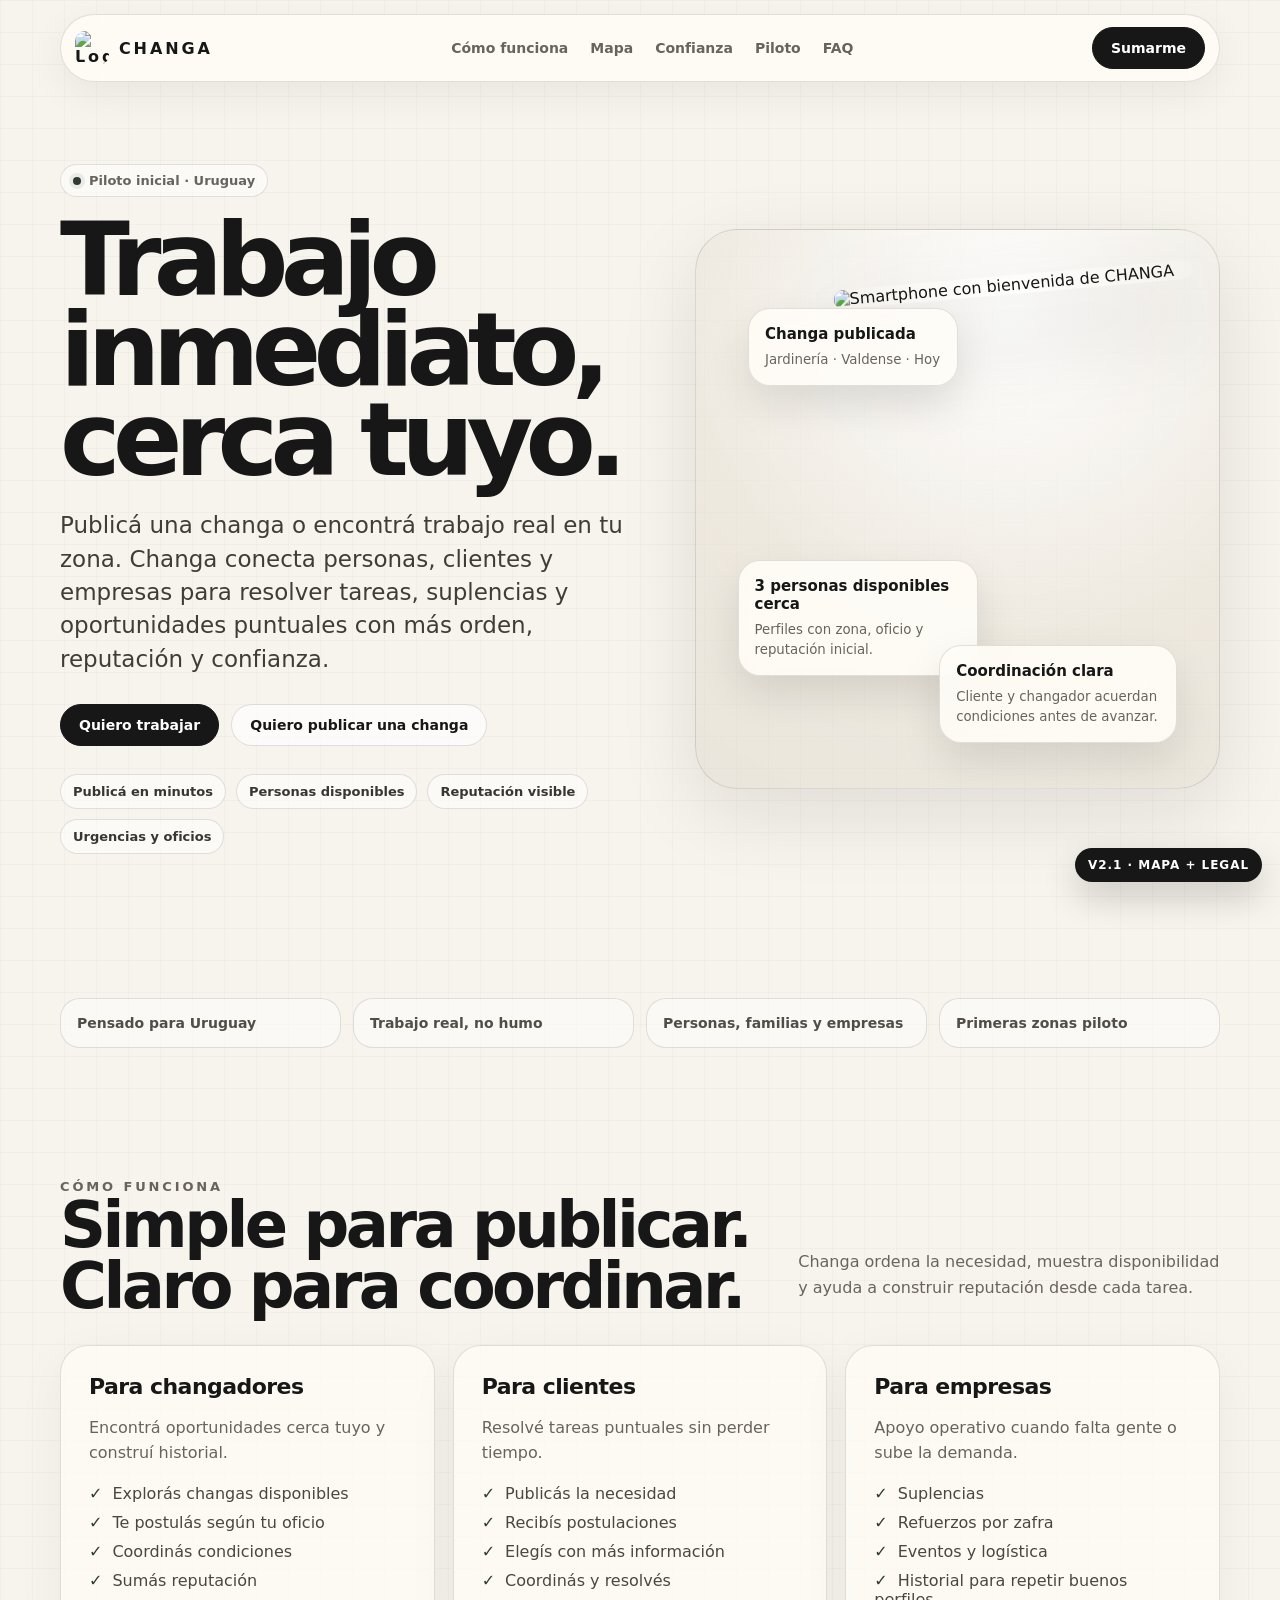
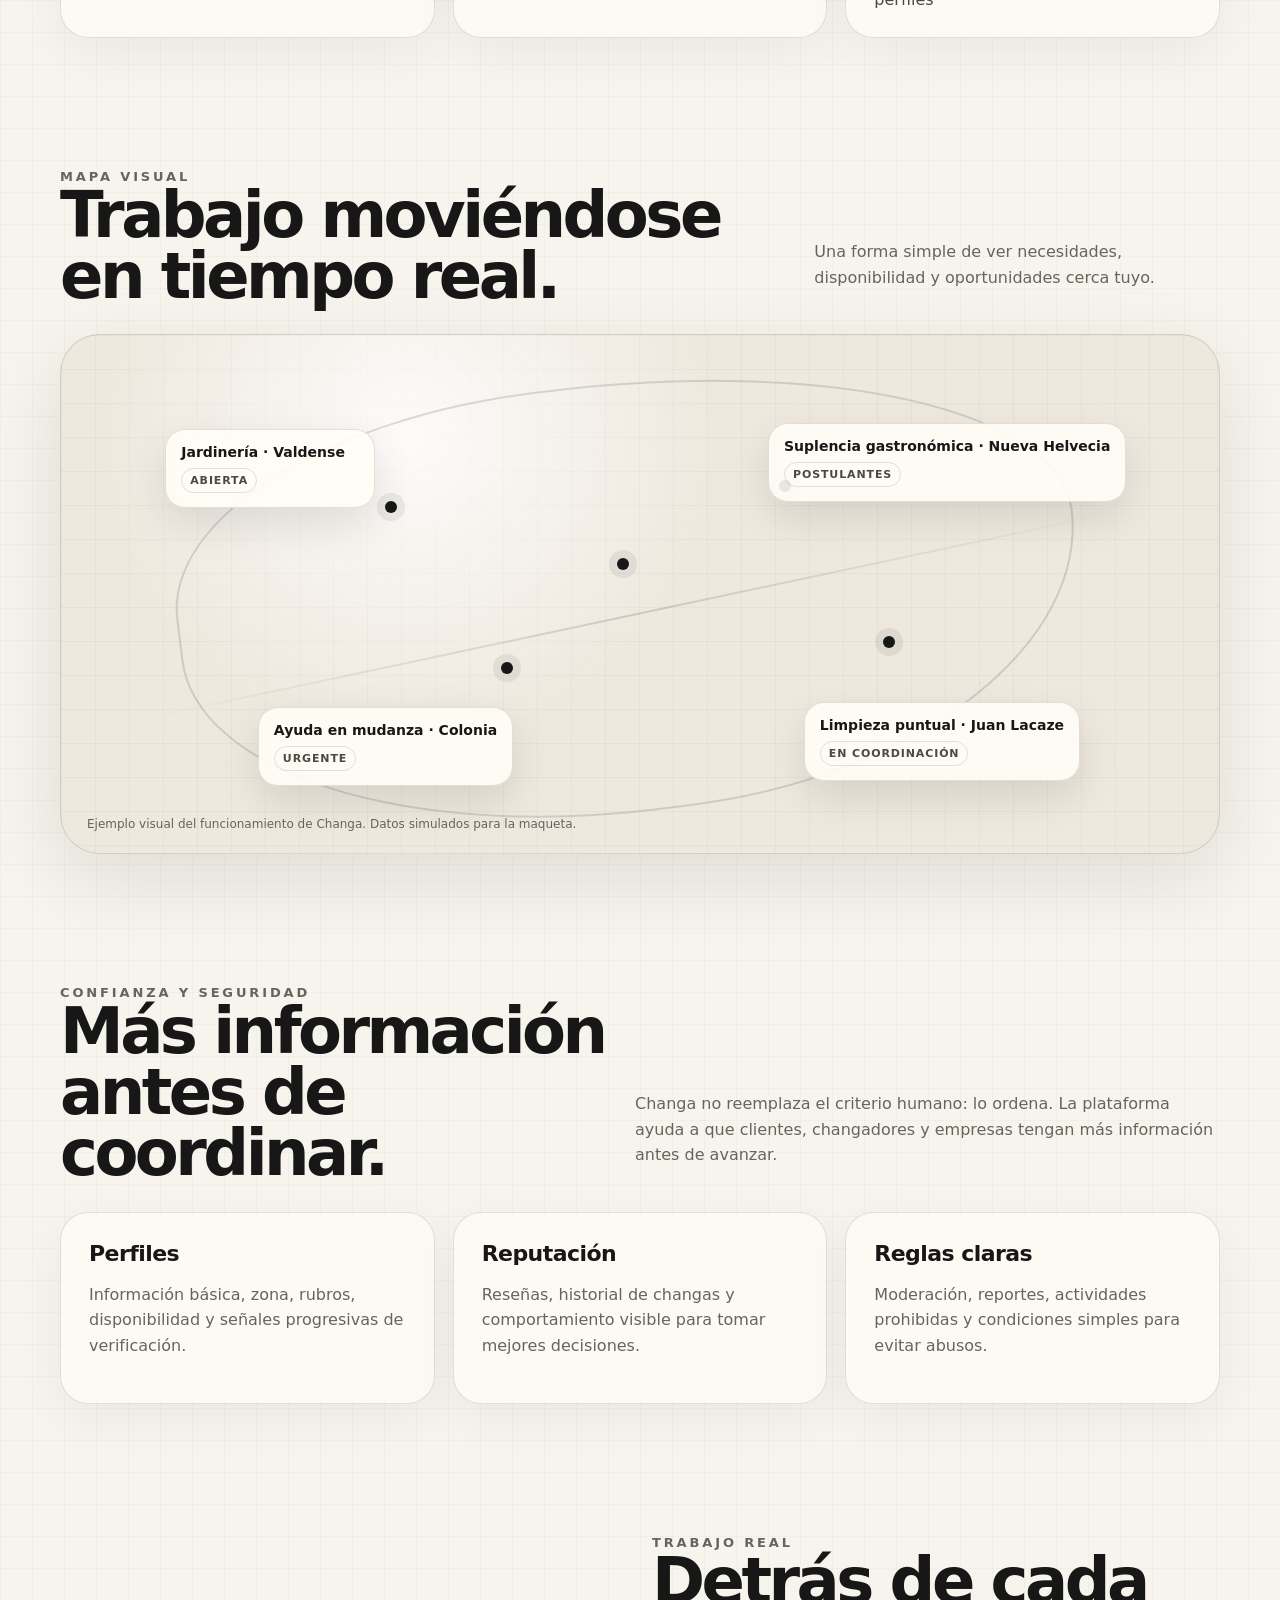
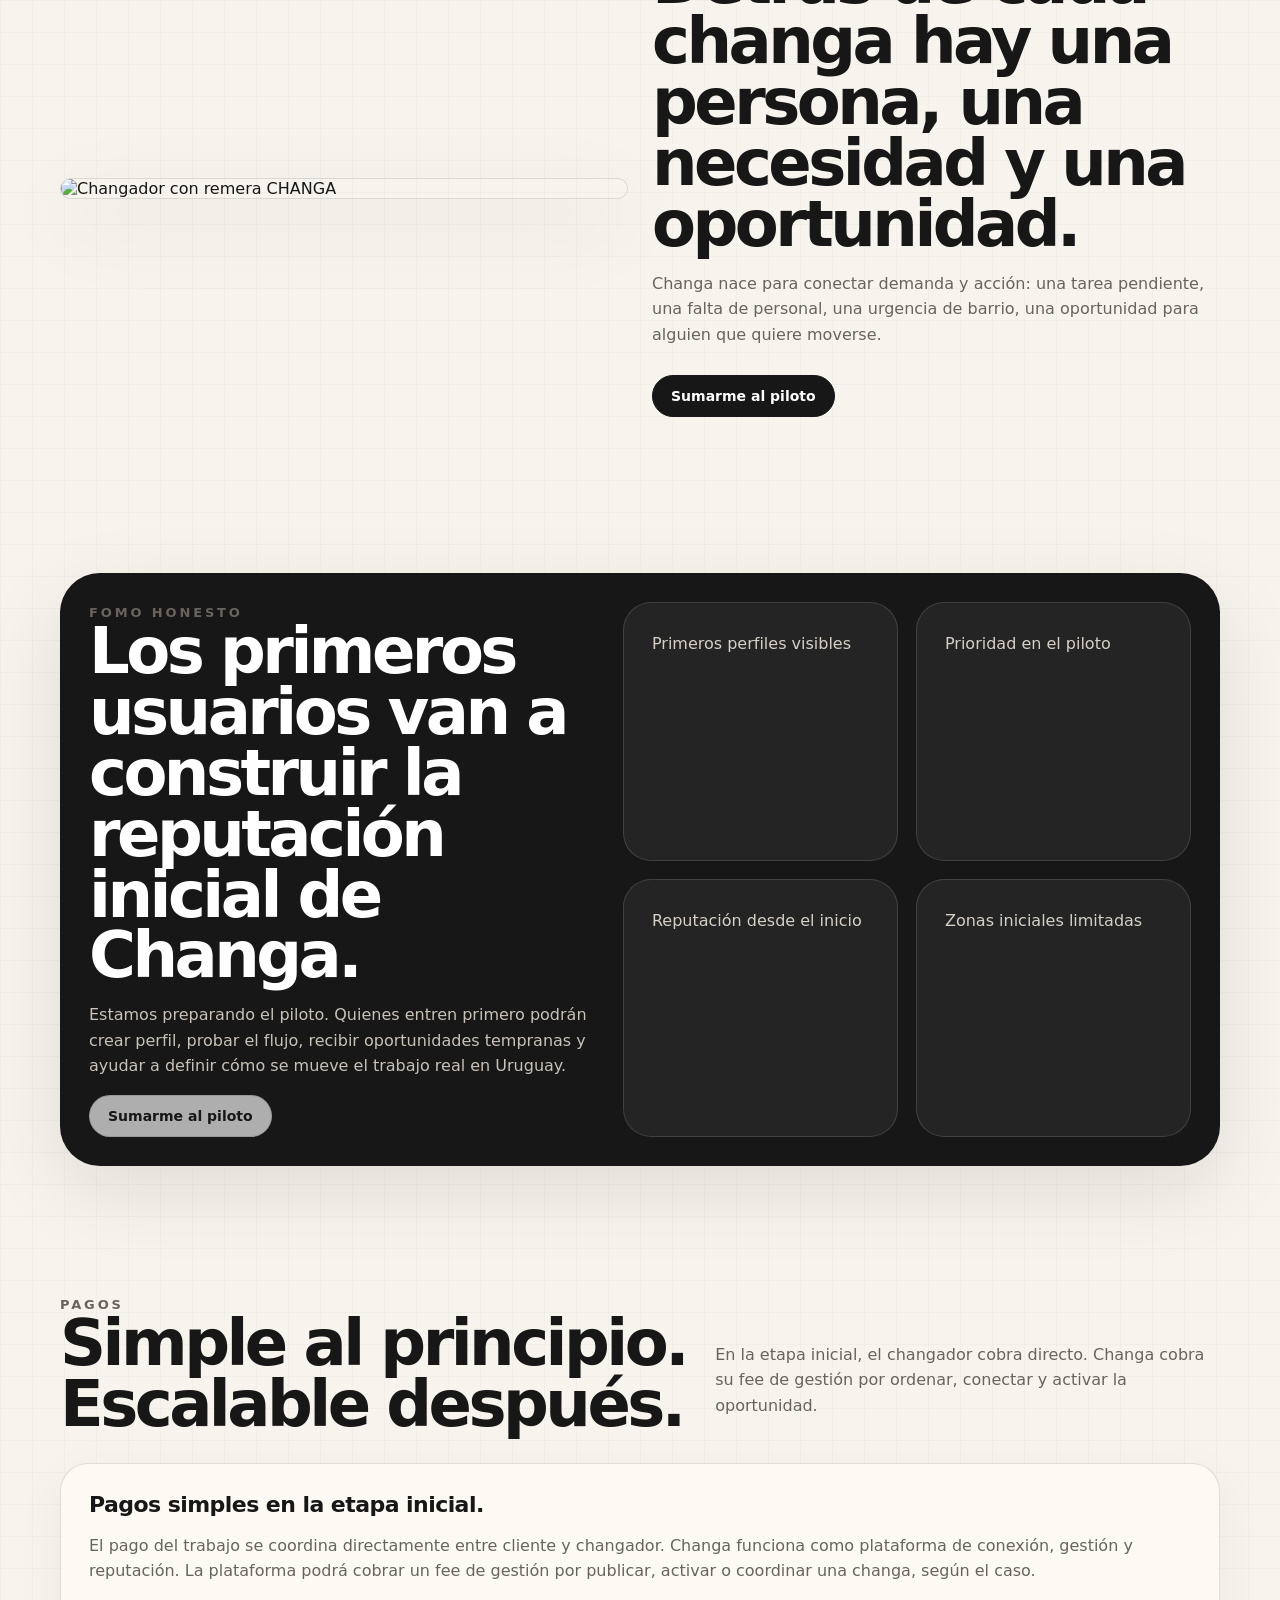
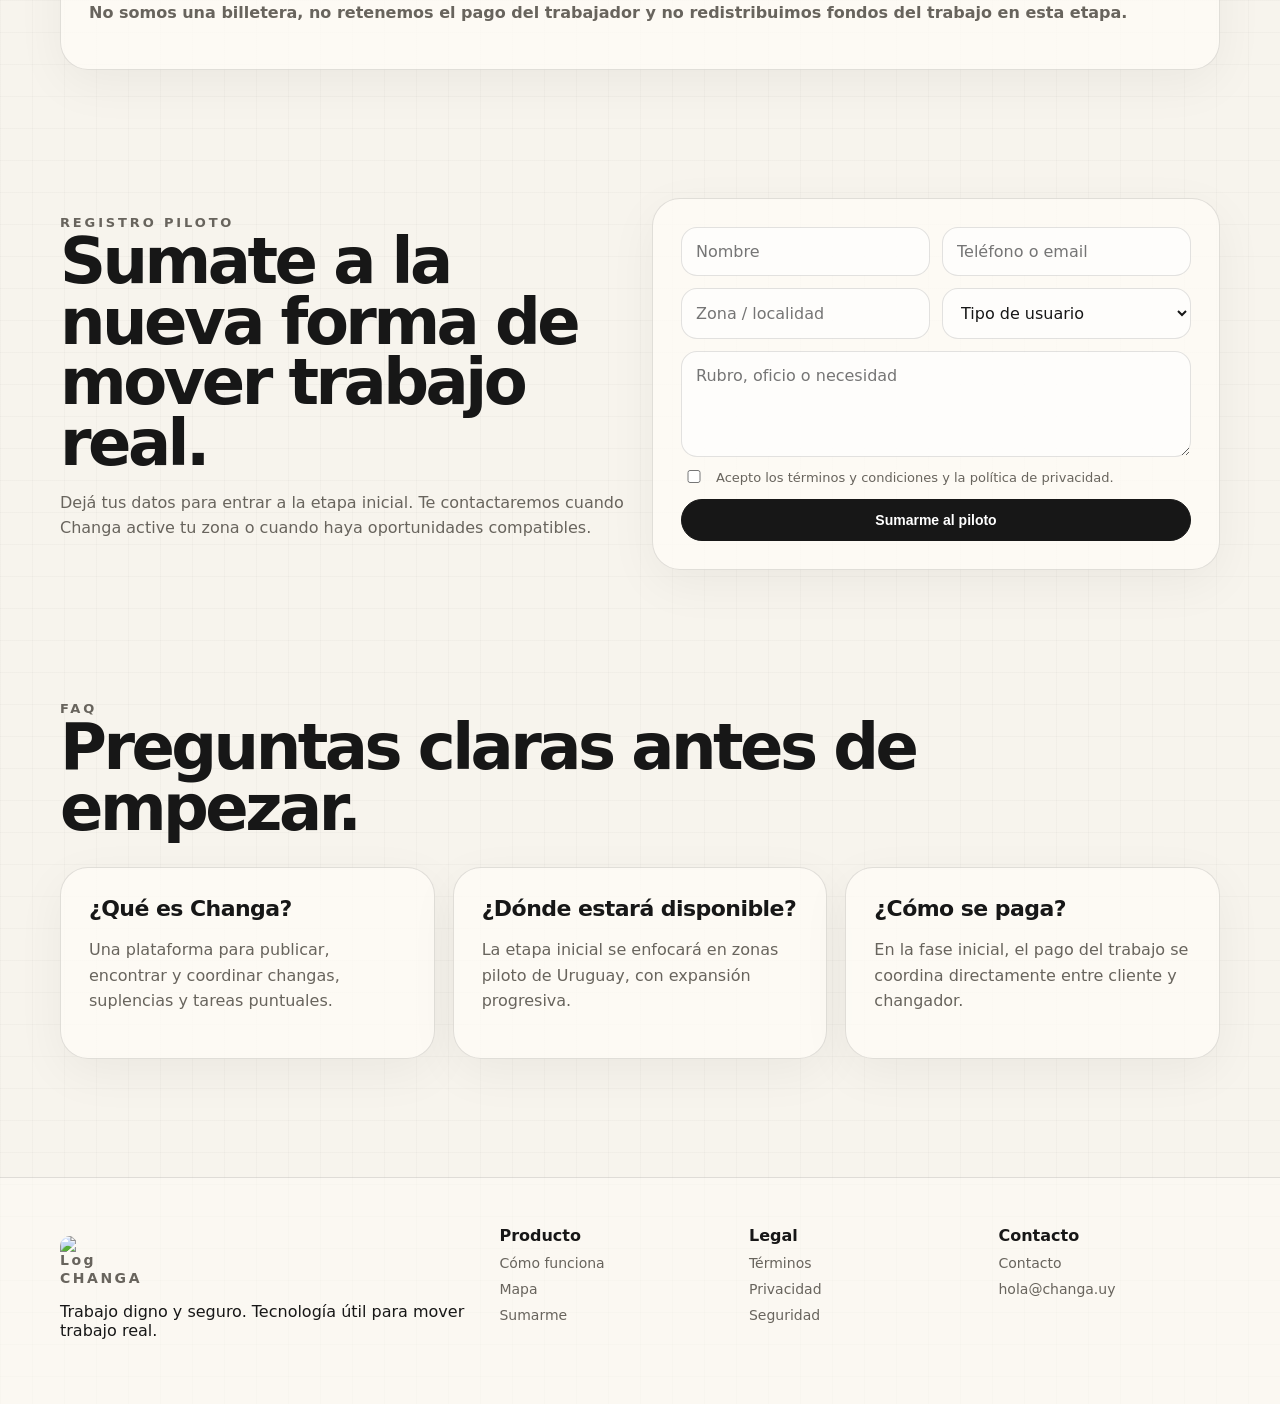
==== index.html @ e6575292 "Add files via upload" ====
<!doctype html>
<html lang="es">
<head>
  <meta charset="utf-8">
  <meta name="viewport" content="width=device-width,initial-scale=1">
  <title>CHANGA — Trabajo inmediato, cerca tuyo</title>
  <meta name="description" content="Changa conecta personas, clientes y empresas para resolver tareas, suplencias y oportunidades reales de forma simple, rápida y confiable.">
  <link rel="preconnect" href="https://fonts.gstatic.com">
  <link rel="stylesheet" href="styles.css">
</head>
<body>
  <div class="version-flag">V2.1 · MAPA + LEGAL</div>
  <nav class="nav">
    <a class="brand" href="index.html"><img src="assets/changa-logo.jpeg" alt="Logo CHANGA"><span>CHANGA</span></a>
    <div class="navlinks">
      <a href="#funciona">Cómo funciona</a><a href="#mapa">Mapa</a><a href="#confianza">Confianza</a><a href="#piloto">Piloto</a><a href="#faq">FAQ</a>
    </div>
    <a class="btn btn-dark" href="#sumarme">Sumarme</a>
  </nav>

  <main>
    <section class="hero">
      <div class="container hero-grid">
        <div>
          <span class="badge"><span class="dot"></span> Piloto inicial · Uruguay</span>
          <h1>Trabajo inmediato, cerca tuyo.</h1>
          <p class="lead">Publicá una changa o encontrá trabajo real en tu zona. Changa conecta personas, clientes y empresas para resolver tareas, suplencias y oportunidades puntuales con más orden, reputación y confianza.</p>
          <div class="ctas">
            <a class="btn btn-dark" href="#sumarme">Quiero trabajar</a>
            <a class="btn btn-light" href="#sumarme">Quiero publicar una changa</a>
          </div>
          <div class="chips">
            <span class="chip">Publicá en minutos</span>
            <span class="chip">Personas disponibles</span>
            <span class="chip">Reputación visible</span>
            <span class="chip">Urgencias y oficios</span>
          </div>
        </div>
        <div class="visual" aria-label="Vista de la app Changa">
          <img class="phone" src="assets/changa-smartphone.jpeg" alt="Smartphone con bienvenida de CHANGA">
          <div class="float f3"><strong>Changa publicada</strong><small>Jardinería · Valdense · Hoy</small></div>
          <div class="float f1"><strong>3 personas disponibles cerca</strong><small>Perfiles con zona, oficio y reputación inicial.</small></div>
          <div class="float f2"><strong>Coordinación clara</strong><small>Cliente y changador acuerdan condiciones antes de avanzar.</small></div>
        </div>
      </div>
    </section>

    <section class="section">
      <div class="container trustbar">
        <div class="trustitem">Pensado para Uruguay</div>
        <div class="trustitem">Trabajo real, no humo</div>
        <div class="trustitem">Personas, familias y empresas</div>
        <div class="trustitem">Primeras zonas piloto</div>
      </div>
    </section>

    <section class="section" id="funciona">
      <div class="container">
        <div class="section-head">
          <div><span class="kicker">Cómo funciona</span><h2>Simple para publicar. Claro para coordinar.</h2></div>
          <p>Changa ordena la necesidad, muestra disponibilidad y ayuda a construir reputación desde cada tarea.</p>
        </div>
        <div class="grid-3">
          <article class="card"><h3>Para changadores</h3><p>Encontrá oportunidades cerca tuyo y construí historial.</p><ul><li>Explorás changas disponibles</li><li>Te postulás según tu oficio</li><li>Coordinás condiciones</li><li>Sumás reputación</li></ul></article>
          <article class="card"><h3>Para clientes</h3><p>Resolvé tareas puntuales sin perder tiempo.</p><ul><li>Publicás la necesidad</li><li>Recibís postulaciones</li><li>Elegís con más información</li><li>Coordinás y resolvés</li></ul></article>
          <article class="card"><h3>Para empresas</h3><p>Apoyo operativo cuando falta gente o sube la demanda.</p><ul><li>Suplencias</li><li>Refuerzos por zafra</li><li>Eventos y logística</li><li>Historial para repetir buenos perfiles</li></ul></article>
        </div>
      </div>
    </section>

    <section class="section" id="mapa">
      <div class="container">
        <div class="section-head">
          <div><span class="kicker">Mapa visual</span><h2>Trabajo moviéndose en tiempo real.</h2></div>
          <p>Una forma simple de ver necesidades, disponibilidad y oportunidades cerca tuyo.</p>
        </div>
        <div class="map-wrap">
          <div class="map-shape"></div><div class="river"></div>
          <div class="pin p1"></div><div class="pin p2"></div><div class="pin p3"></div><div class="pin p4"></div><div class="pin p5"></div>
          <div class="map-card m1"><b>Jardinería · Valdense</b><span class="status">Abierta</span></div>
          <div class="map-card m2"><b>Suplencia gastronómica · Nueva Helvecia</b><span class="status">Postulantes</span></div>
          <div class="map-card m3"><b>Ayuda en mudanza · Colonia</b><span class="status">Urgente</span></div>
          <div class="map-card m4"><b>Limpieza puntual · Juan Lacaze</b><span class="status">En coordinación</span></div>
          <div class="note">Ejemplo visual del funcionamiento de Changa. Datos simulados para la maqueta.</div>
        </div>
      </div>
    </section>

    <section class="section" id="confianza">
      <div class="container">
        <div class="section-head">
          <div><span class="kicker">Confianza y seguridad</span><h2>Más información antes de coordinar.</h2></div>
          <p>Changa no reemplaza el criterio humano: lo ordena. La plataforma ayuda a que clientes, changadores y empresas tengan más información antes de avanzar.</p>
        </div>
        <div class="grid-3">
          <article class="card"><h3>Perfiles</h3><p>Información básica, zona, rubros, disponibilidad y señales progresivas de verificación.</p></article>
          <article class="card"><h3>Reputación</h3><p>Reseñas, historial de changas y comportamiento visible para tomar mejores decisiones.</p></article>
          <article class="card"><h3>Reglas claras</h3><p>Moderación, reportes, actividades prohibidas y condiciones simples para evitar abusos.</p></article>
        </div>
      </div>
    </section>

    <section class="section">
      <div class="container split">
        <div class="human-img"><img src="assets/changa-changador.jpeg" alt="Changador con remera CHANGA"></div>
        <div>
          <span class="kicker">Trabajo real</span>
          <h2>Detrás de cada changa hay una persona, una necesidad y una oportunidad.</h2>
          <p>Changa nace para conectar demanda y acción: una tarea pendiente, una falta de personal, una urgencia de barrio, una oportunidad para alguien que quiere moverse.</p>
          <div class="ctas"><a class="btn btn-dark" href="#sumarme">Sumarme al piloto</a></div>
        </div>
      </div>
    </section>

    <section class="section" id="piloto">
      <div class="container fomo">
        <div>
          <span class="kicker">FOMO honesto</span>
          <h2>Los primeros usuarios van a construir la reputación inicial de Changa.</h2>
          <p>Estamos preparando el piloto. Quienes entren primero podrán crear perfil, probar el flujo, recibir oportunidades tempranas y ayudar a definir cómo se mueve el trabajo real en Uruguay.</p>
          <a class="btn btn-light" href="#sumarme">Sumarme al piloto</a>
        </div>
        <div class="grid-3" style="grid-template-columns:repeat(2,1fr)">
          <article class="card"><p>Primeros perfiles visibles</p></article>
          <article class="card"><p>Prioridad en el piloto</p></article>
          <article class="card"><p>Reputación desde el inicio</p></article>
          <article class="card"><p>Zonas iniciales limitadas</p></article>
        </div>
      </div>
    </section>

    <section class="section">
      <div class="container">
        <div class="section-head">
          <div><span class="kicker">Pagos</span><h2>Simple al principio. Escalable después.</h2></div>
          <p>En la etapa inicial, el changador cobra directo. Changa cobra su fee de gestión por ordenar, conectar y activar la oportunidad.</p>
        </div>
        <div class="card">
          <h3>Pagos simples en la etapa inicial.</h3>
          <p>El pago del trabajo se coordina directamente entre cliente y changador. Changa funciona como plataforma de conexión, gestión y reputación. La plataforma podrá cobrar un fee de gestión por publicar, activar o coordinar una changa, según el caso.</p>
          <p><strong>No somos una billetera, no retenemos el pago del trabajador y no redistribuimos fondos del trabajo en esta etapa.</strong></p>
        </div>
      </div>
    </section>

    <section class="section" id="sumarme">
      <div class="container split">
        <div>
          <span class="kicker">Registro piloto</span>
          <h2>Sumate a la nueva forma de mover trabajo real.</h2>
          <p>Dejá tus datos para entrar a la etapa inicial. Te contactaremos cuando Changa active tu zona o cuando haya oportunidades compatibles.</p>
        </div>
        <form class="card form" onsubmit="event.preventDefault(); document.getElementById('ok').style.display='block';">
          <input required placeholder="Nombre">
          <input required placeholder="Teléfono o email">
          <input placeholder="Zona / localidad">
          <select required><option value="">Tipo de usuario</option><option>Changador</option><option>Cliente</option><option>Empresa</option></select>
          <textarea placeholder="Rubro, oficio o necesidad"></textarea>
          <label class="check"><input required type="checkbox">Acepto los términos y condiciones y la política de privacidad.</label>
          <button class="btn btn-dark" type="submit">Sumarme al piloto</button>
          <p id="ok" style="display:none;margin:0;color:#2f3a32;font-weight:800">Listo. En producción esto se conecta a backend, formulario, WhatsApp o base de datos.</p>
        </form>
      </div>
    </section>

    <section class="section" id="faq">
      <div class="container">
        <div class="section-head"><div><span class="kicker">FAQ</span><h2>Preguntas claras antes de empezar.</h2></div></div>
        <div class="grid-3">
          <article class="card"><h3>¿Qué es Changa?</h3><p>Una plataforma para publicar, encontrar y coordinar changas, suplencias y tareas puntuales.</p></article>
          <article class="card"><h3>¿Dónde estará disponible?</h3><p>La etapa inicial se enfocará en zonas piloto de Uruguay, con expansión progresiva.</p></article>
          <article class="card"><h3>¿Cómo se paga?</h3><p>En la fase inicial, el pago del trabajo se coordina directamente entre cliente y changador.</p></article>
        </div>
      </div>
    </section>
  </main>

  <footer class="footer">
    <div class="container footer-grid">
      <div><a class="brand" href="index.html"><img src="assets/changa-logo.jpeg" alt="Logo CHANGA"><span>CHANGA</span></a><p>Trabajo digno y seguro. Tecnología útil para mover trabajo real.</p></div>
      <div><strong>Producto</strong><a href="#funciona">Cómo funciona</a><a href="#mapa">Mapa</a><a href="#sumarme">Sumarme</a></div>
      <div><strong>Legal</strong><a href="terminos.html">Términos</a><a href="privacidad.html">Privacidad</a><a href="seguridad.html">Seguridad</a></div>
      <div><strong>Contacto</strong><a href="contacto.html">Contacto</a><a href="mailto:hola@changa.uy">hola@changa.uy</a></div>
    </div>
  </footer>
</body>
</html>
---- styles.css ----
:root{
  --bg:#f7f4ed;
  --paper:#fffdf7;
  --ink:#171717;
  --muted:#68645d;
  --soft:#e8e2d7;
  --soft2:#f0ebe2;
  --line:rgba(23,23,23,.12);
  --accent:#2f3a32;
  --accent2:#b8a98f;
  --radius:28px;
  --shadow:0 24px 80px rgba(20,20,20,.10);
}
*{box-sizing:border-box}
html{scroll-behavior:smooth}
body{
  margin:0;
  font-family:Inter, ui-sans-serif, system-ui, -apple-system, BlinkMacSystemFont, "Segoe UI", sans-serif;
  background:
    linear-gradient(rgba(23,23,23,.025) 1px, transparent 1px),
    linear-gradient(90deg, rgba(23,23,23,.025) 1px, transparent 1px),
    var(--bg);
  background-size:32px 32px;
  color:var(--ink);
}
a{color:inherit;text-decoration:none}
img{max-width:100%;display:block}
.container{width:min(1160px, calc(100% - 32px));margin:0 auto}
.nav{
  position:sticky;top:14px;z-index:50;
  margin:14px auto 0;
  width:min(1160px, calc(100% - 32px));
  display:flex;align-items:center;justify-content:space-between;
  padding:12px 14px;
  background:rgba(255,253,247,.78);
  border:1px solid var(--line);
  border-radius:999px;
  backdrop-filter: blur(18px);
  box-shadow:0 12px 40px rgba(0,0,0,.06);
}
.brand{display:flex;align-items:center;gap:10px;font-weight:900;letter-spacing:.18em}
.brand img{width:34px;height:34px;border-radius:10px;object-fit:cover}
.navlinks{display:flex;gap:22px;font-size:14px;color:var(--muted);font-weight:650}
.navlinks a:hover{color:var(--ink)}
.btn{
  display:inline-flex;align-items:center;justify-content:center;gap:8px;
  border-radius:999px;border:1px solid rgba(0,0,0,.12);
  padding:12px 18px;font-weight:800;font-size:14px;
  transition:.22s ease;cursor:pointer;white-space:nowrap
}
.btn-dark{background:var(--ink);color:#fff;border-color:var(--ink)}
.btn-dark:hover{transform:translateY(-2px);box-shadow:0 14px 28px rgba(0,0,0,.16)}
.btn-light{background:rgba(255,255,255,.65);color:var(--ink)}
.btn-light:hover{background:#fff;transform:translateY(-2px)}
.badge{
  display:inline-flex;align-items:center;gap:8px;
  border:1px solid var(--line);background:rgba(255,255,255,.55);
  border-radius:999px;padding:8px 12px;color:var(--muted);
  font-size:13px;font-weight:750
}
.dot{width:8px;height:8px;background:var(--accent);border-radius:999px;box-shadow:0 0 0 4px rgba(47,58,50,.08)}
.hero{padding:82px 0 56px}
.hero-grid{display:grid;grid-template-columns:1.05fr .95fr;gap:54px;align-items:center}
.kicker{font-size:13px;letter-spacing:.22em;text-transform:uppercase;color:var(--muted);font-weight:900}
h1{font-size:clamp(54px,8vw,104px);line-height:.88;letter-spacing:-.075em;margin:18px 0 24px}
.lead{font-size:clamp(18px,2vw,23px);line-height:1.45;color:#403d39;max-width:680px}
.ctas{display:flex;flex-wrap:wrap;gap:12px;margin:28px 0}
.chips{display:flex;flex-wrap:wrap;gap:10px;margin-top:20px}
.chip{font-size:13px;font-weight:800;padding:9px 12px;border:1px solid var(--line);border-radius:999px;background:rgba(255,255,255,.55);color:#393632}
.visual{
  position:relative;min-height:560px;border-radius:42px;
  background:radial-gradient(circle at 60% 15%, rgba(255,255,255,.95), rgba(232,226,215,.62) 58%, rgba(212,204,190,.36));
  border:1px solid var(--line);
  overflow:hidden;
  box-shadow:var(--shadow);
}
.phone{
  position:absolute;right:5%;top:8%;width:min(360px,76%);
  border-radius:34px;transform:rotate(-5deg);
  box-shadow:0 40px 90px rgba(0,0,0,.22);
}
.float{
  position:absolute;background:rgba(255,253,247,.88);border:1px solid var(--line);
  border-radius:22px;padding:16px;box-shadow:0 18px 40px rgba(0,0,0,.10);
  backdrop-filter:blur(16px);animation:float 5.5s ease-in-out infinite
}
.f1{left:8%;bottom:20%;width:240px}
.f2{right:8%;bottom:8%;width:238px;animation-delay:1.2s}
.f3{left:10%;top:14%;width:210px;animation-delay:.7s}
.float strong{display:block;margin-bottom:6px;font-size:15px}
.float small{color:var(--muted);line-height:1.35}
@keyframes float{0%,100%{transform:translateY(0)}50%{transform:translateY(-10px)}}
.section{padding:64px 0}
.section-head{display:flex;align-items:end;justify-content:space-between;gap:24px;margin-bottom:28px}
.section h2{font-size:clamp(34px,5vw,64px);letter-spacing:-.055em;line-height:.95;margin:0}
.section p{color:var(--muted);line-height:1.6}
.grid-3{display:grid;grid-template-columns:repeat(3,1fr);gap:18px}
.card{
  background:rgba(255,253,247,.72);border:1px solid var(--line);
  border-radius:var(--radius);padding:28px;box-shadow:0 14px 50px rgba(0,0,0,.05);
}
.card h3{font-size:22px;letter-spacing:-.025em;margin:0 0 12px}
.card ul{margin:18px 0 0;padding:0;list-style:none;display:grid;gap:10px;color:#4a4641}
.card li:before{content:"✓";font-weight:900;margin-right:10px;color:var(--accent)}
.trustbar{display:grid;grid-template-columns:repeat(4,1fr);gap:12px;margin-top:24px}
.trustitem{padding:16px;border-radius:20px;background:rgba(255,255,255,.48);border:1px solid var(--line);font-size:14px;font-weight:800;color:#514d47}
.map-wrap{
  position:relative;min-height:520px;border-radius:40px;padding:24px;
  border:1px solid var(--line);
  background:
    radial-gradient(circle at 30% 20%, rgba(255,255,255,.85), transparent 34%),
    linear-gradient(rgba(23,23,23,.035) 1px, transparent 1px),
    linear-gradient(90deg, rgba(23,23,23,.035) 1px, transparent 1px),
    #eee8de;
  background-size:auto,34px 34px,34px 34px;
  box-shadow:var(--shadow);overflow:hidden;
}
.map-shape{
  position:absolute;inset:9% 12% 8% 10%;
  border:2px solid rgba(23,23,23,.14);border-radius:44% 58% 48% 52% / 44% 44% 60% 50%;
  transform:rotate(-7deg);
}
.river{position:absolute;left:6%;right:8%;top:54%;height:2px;background:linear-gradient(90deg, transparent, rgba(23,23,23,.16), transparent);transform:rotate(-12deg)}
.pin{position:absolute;width:12px;height:12px;border-radius:999px;background:var(--ink);box-shadow:0 0 0 8px rgba(23,23,23,.07);animation:pulse 2.8s infinite}
.p1{left:28%;top:32%}.p2{left:48%;top:43%;animation-delay:.4s}.p3{left:62%;top:28%;animation-delay:.8s}.p4{left:38%;top:63%;animation-delay:1.2s}.p5{left:71%;top:58%;animation-delay:1.7s}
@keyframes pulse{0%,100%{box-shadow:0 0 0 7px rgba(23,23,23,.06)}50%{box-shadow:0 0 0 14px rgba(23,23,23,.02)}}
.map-card{
  position:absolute;min-width:210px;background:rgba(255,253,247,.9);border:1px solid var(--line);
  border-radius:20px;padding:14px 15px;box-shadow:0 16px 42px rgba(0,0,0,.10);
}
.map-card b{display:block;font-size:14px;margin-bottom:8px}
.status{display:inline-flex;font-size:11px;font-weight:900;letter-spacing:.08em;text-transform:uppercase;border-radius:999px;padding:5px 8px;border:1px solid var(--line);color:#4d4842}
.m1{left:9%;top:18%}.m2{right:8%;top:17%}.m3{left:17%;bottom:13%}.m4{right:12%;bottom:14%}
.note{font-size:12px;color:var(--muted);position:absolute;left:26px;bottom:22px}
.fomo{
  display:grid;grid-template-columns:.95fr 1.05fr;gap:20px;align-items:stretch;
  border-radius:40px;border:1px solid var(--line);padding:28px;background:#171717;color:#fff;box-shadow:var(--shadow)
}
.fomo p{color:#c8c2b8}
.fomo .card{background:rgba(255,255,255,.06);border-color:rgba(255,255,255,.13);box-shadow:none}
.fomo .card p{margin:0;color:#d6d0c7}
.form{
  display:grid;grid-template-columns:repeat(2,1fr);gap:12px
}
input,select,textarea{
  width:100%;border:1px solid var(--line);background:rgba(255,255,255,.65);
  padding:14px 14px;border-radius:16px;font:inherit;color:var(--ink);outline:none
}
textarea{grid-column:1/-1;min-height:106px;resize:vertical}
label.check{grid-column:1/-1;display:flex;gap:10px;align-items:flex-start;color:var(--muted);font-size:13px;line-height:1.4}
input[type="checkbox"]{width:18px;min-width:18px;margin-top:1px}
.form .btn{grid-column:1/-1}
.split{display:grid;grid-template-columns:1fr 1fr;gap:24px;align-items:center}
.human-img{border-radius:38px;overflow:hidden;border:1px solid var(--line);box-shadow:var(--shadow)}
.footer{padding:48px 0;margin-top:54px;border-top:1px solid var(--line);background:rgba(255,253,247,.5)}
.footer-grid{display:grid;grid-template-columns:1.3fr repeat(3,.7fr);gap:28px}
.footer a{display:block;color:var(--muted);margin:10px 0;font-size:14px}
.footer a:hover{color:var(--ink)}
.legal-page{padding:60px 0}
.legal-box{background:rgba(255,253,247,.72);border:1px solid var(--line);border-radius:34px;padding:34px;box-shadow:var(--shadow)}
.legal-box h1{font-size:clamp(42px,6vw,76px)}
.legal-box h2{font-size:24px;margin-top:28px}
.legal-box p,.legal-box li{color:#504b45;line-height:1.65}
.version-flag{
  position:fixed;right:18px;bottom:18px;z-index:80;
  background:#171717;color:#fff;border-radius:999px;padding:10px 13px;
  font-size:12px;font-weight:900;letter-spacing:.08em;box-shadow:0 15px 35px rgba(0,0,0,.18)
}
@media(max-width:900px){
  .navlinks{display:none}
  .hero-grid,.grid-3,.fomo,.split,.footer-grid{grid-template-columns:1fr}
  .visual{min-height:520px}
  .phone{right:50%;transform:translateX(50%) rotate(-4deg);top:7%;width:72%}
  .f1{left:5%;bottom:22%}.f2{right:5%;bottom:5%}.f3{display:none}
  .trustbar{grid-template-columns:1fr 1fr}
  .section-head{display:block}
  .form{grid-template-columns:1fr}
  .map-card{min-width:170px}
  .m1{left:5%;top:12%}.m2{right:5%;top:34%}.m3{left:5%;bottom:24%}.m4{right:5%;bottom:6%}
  h1{font-size:58px}
}
@media(max-width:520px){
  .nav{border-radius:24px}
  .brand{letter-spacing:.12em}
  .btn{padding:11px 14px}
  .trustbar{grid-template-columns:1fr}
  .visual{min-height:500px}
  .float{padding:13px}
  .f1,.f2{width:210px}
  .map-wrap{min-height:600px}
}
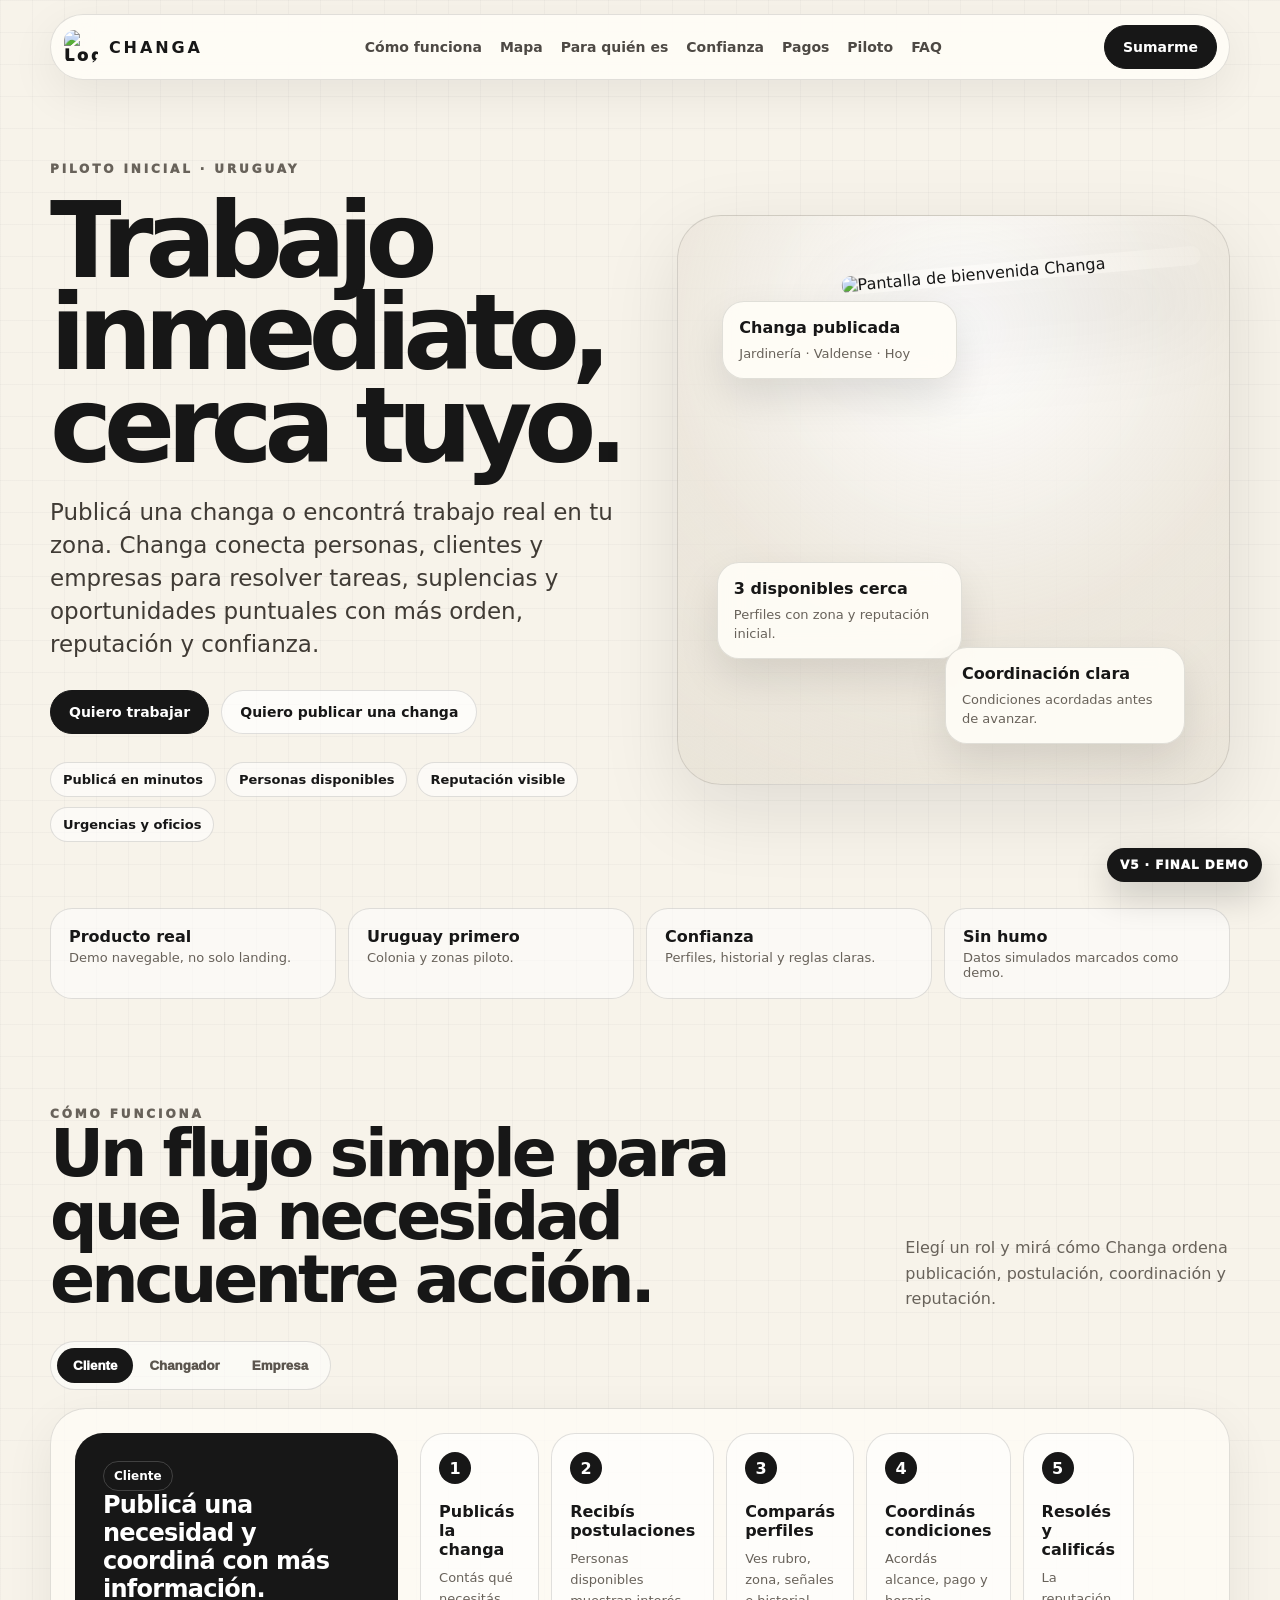
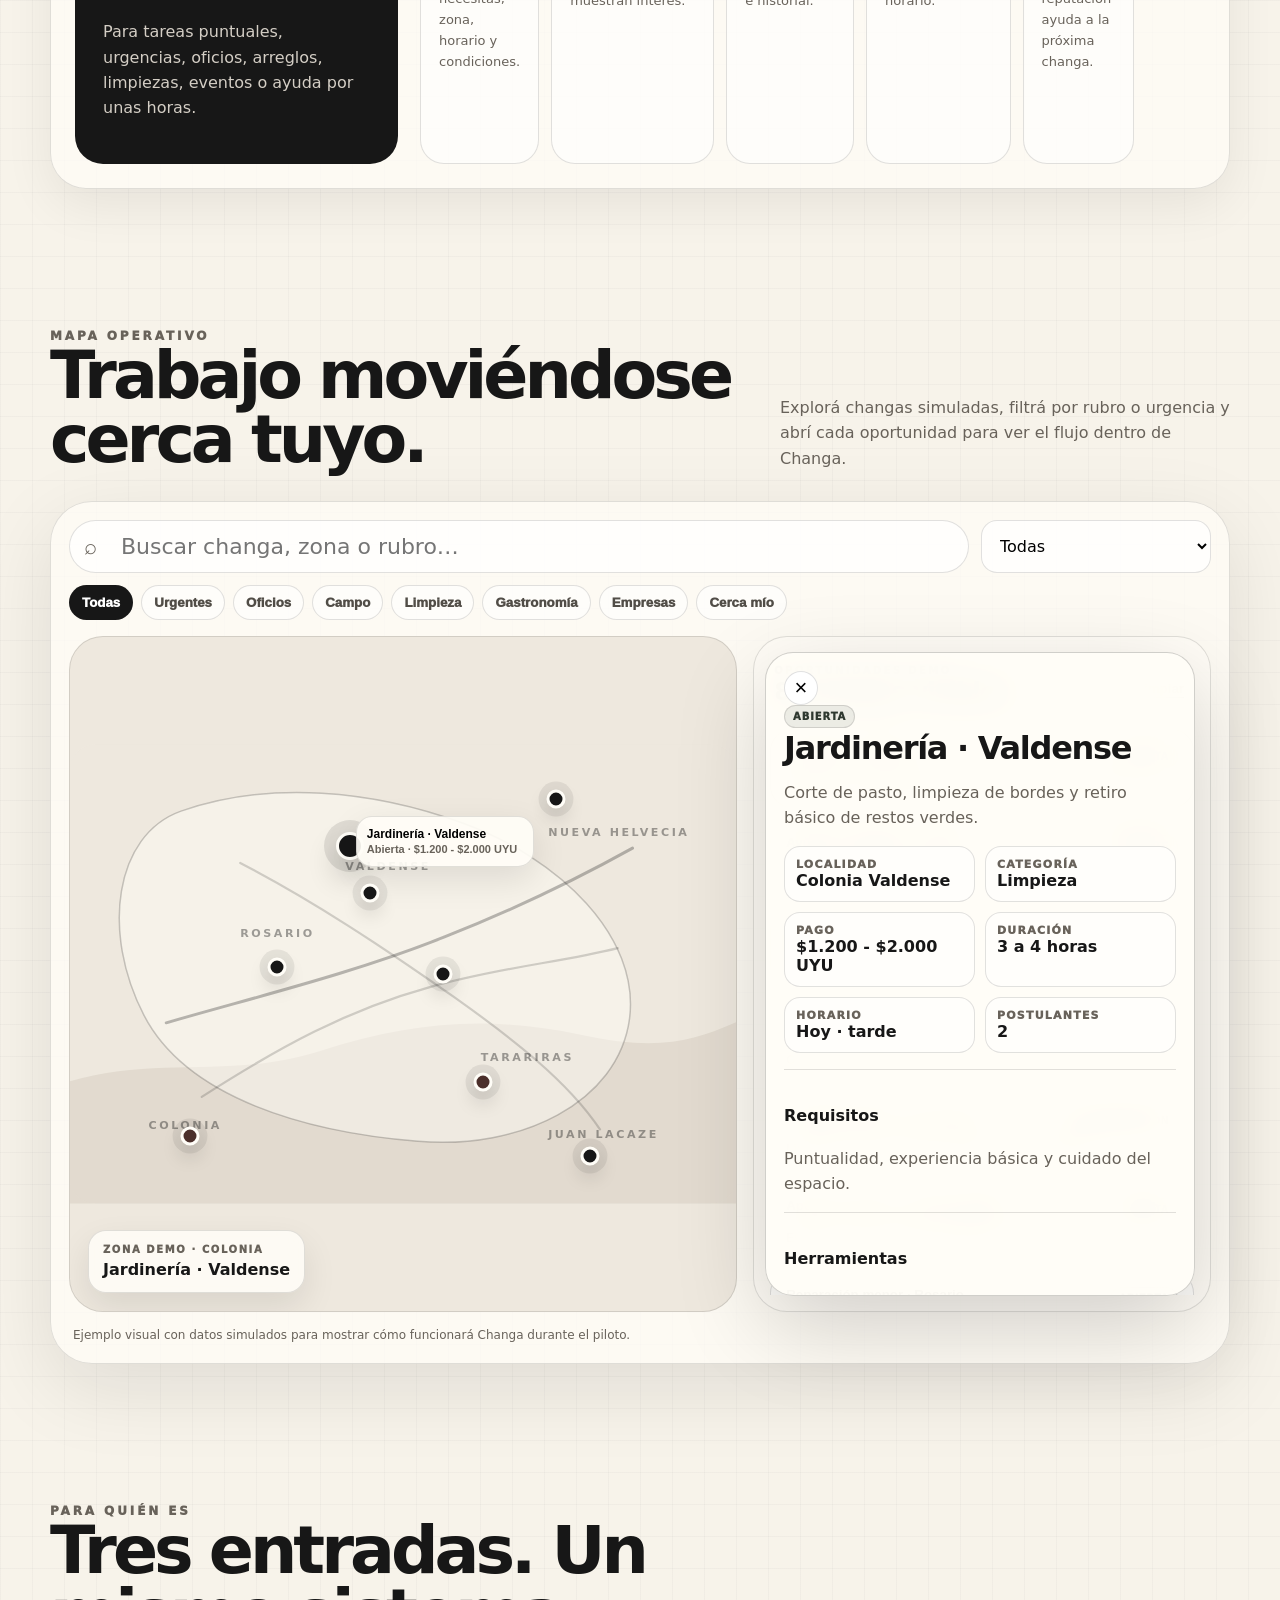
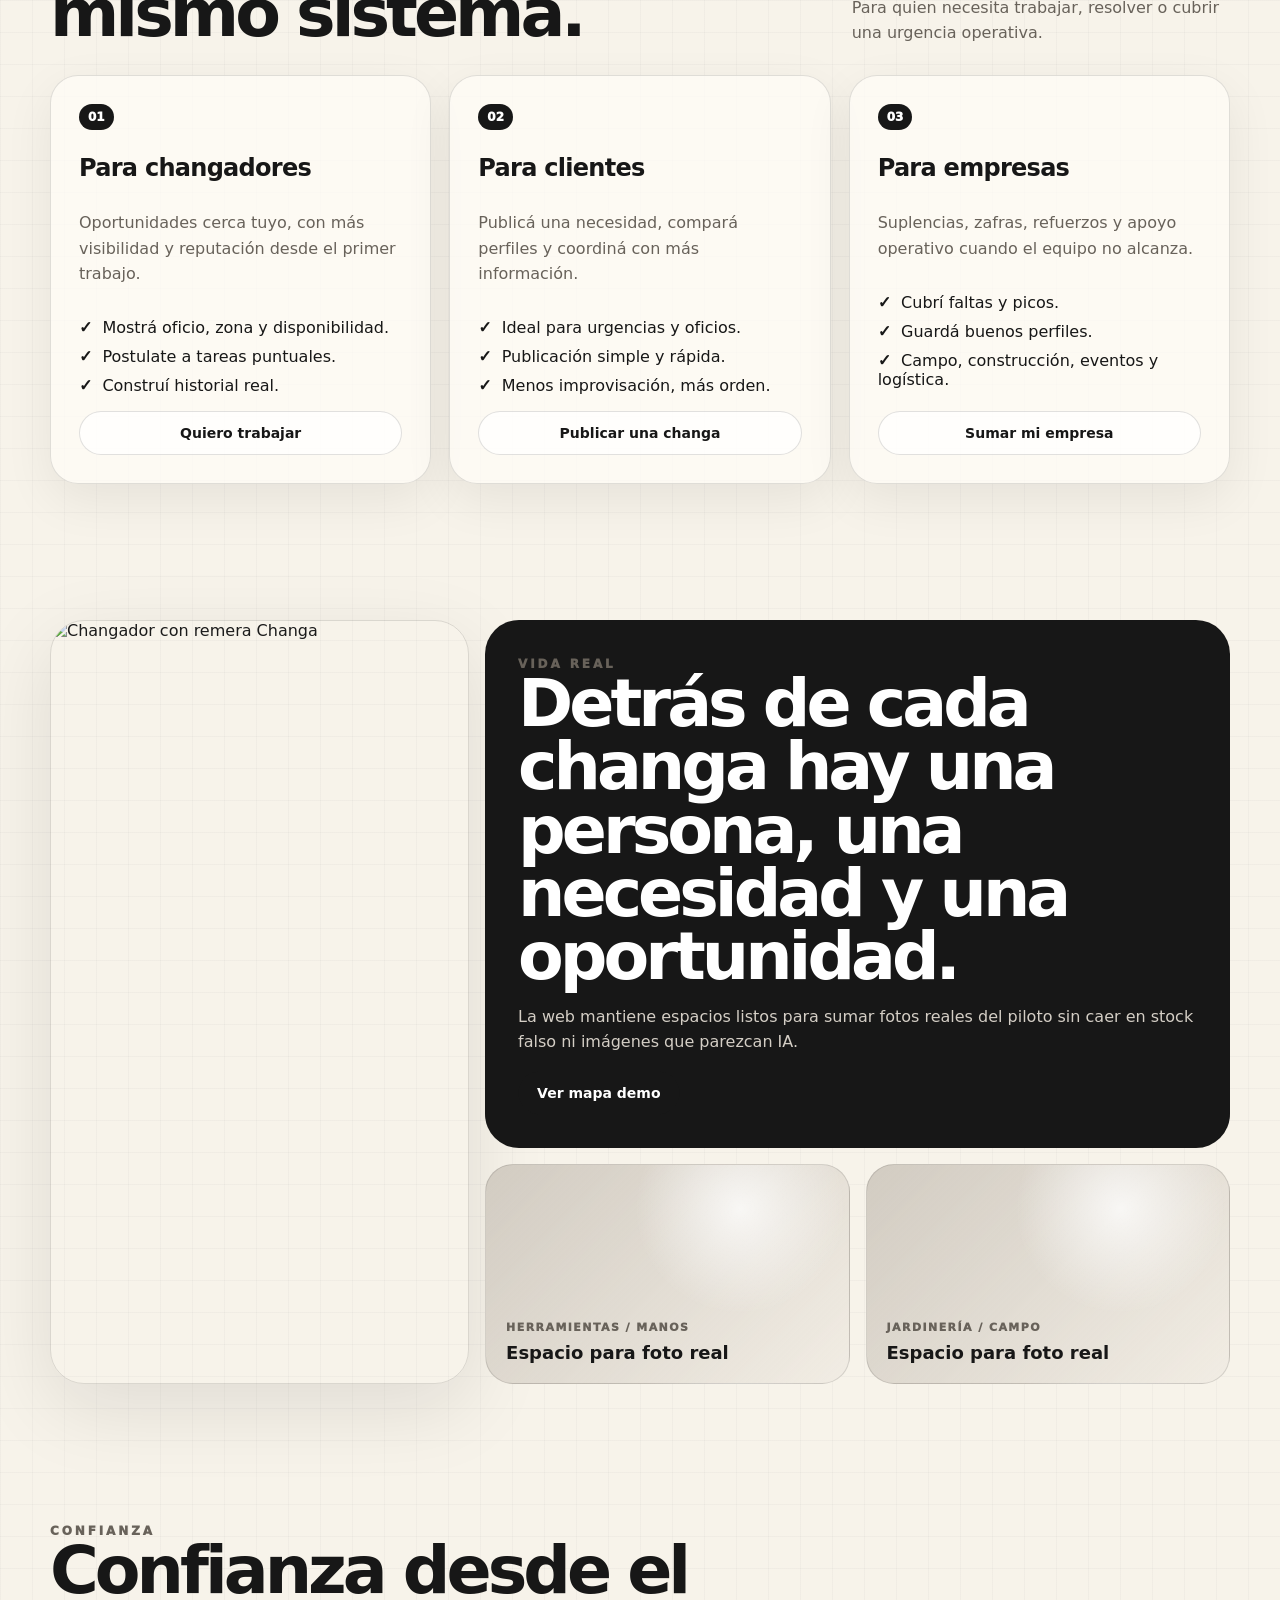
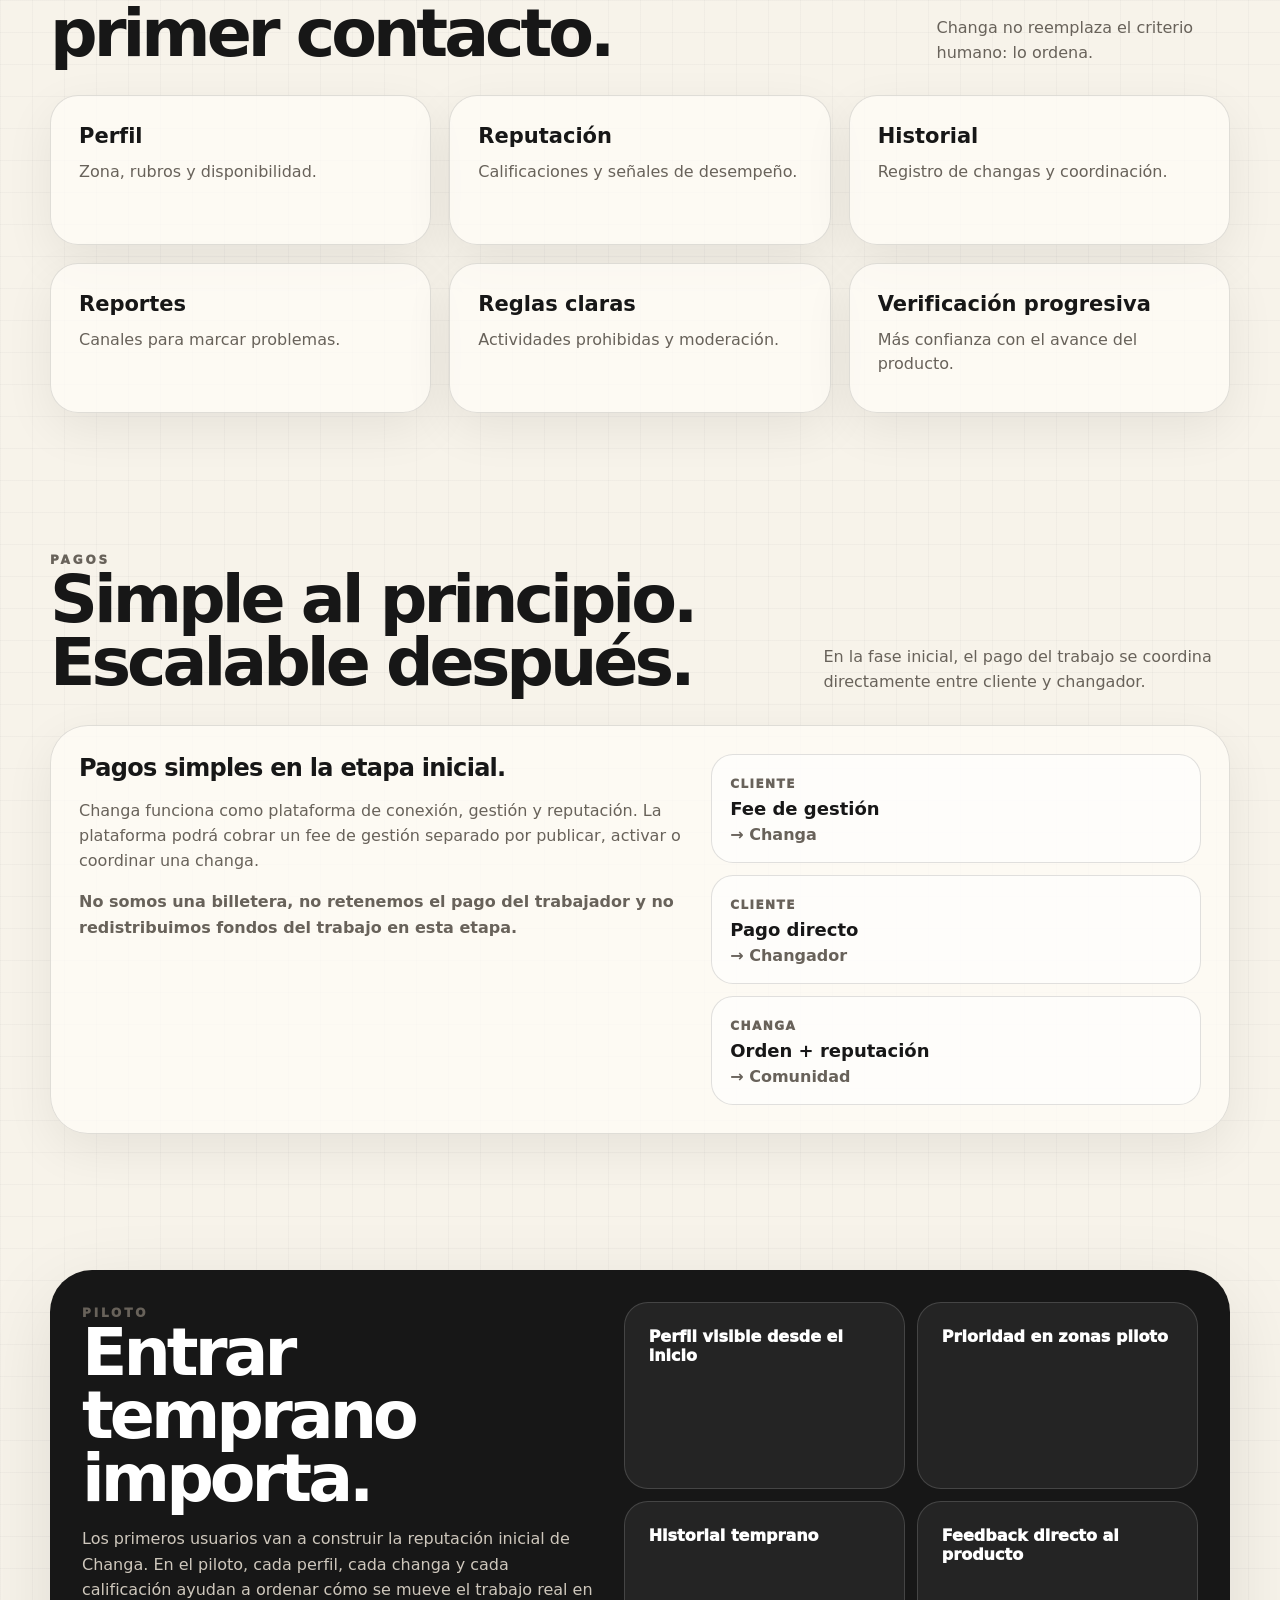
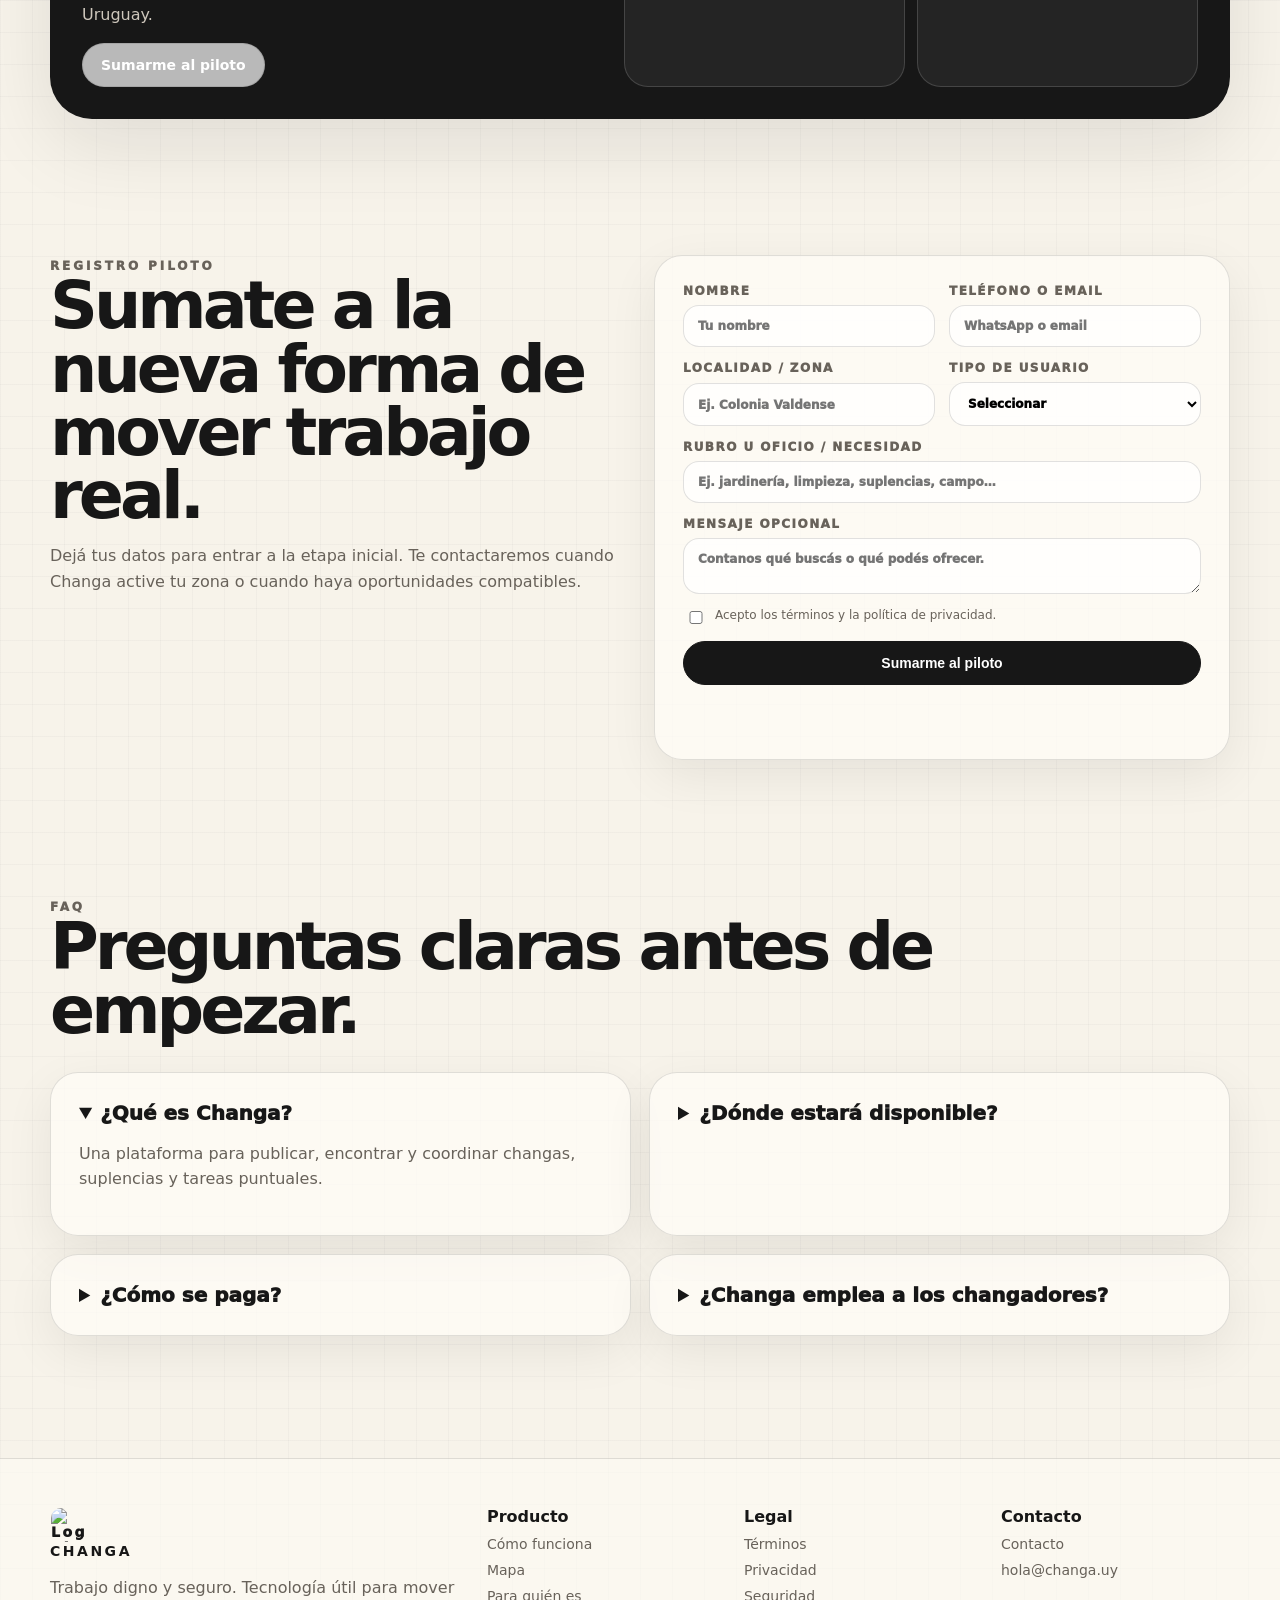
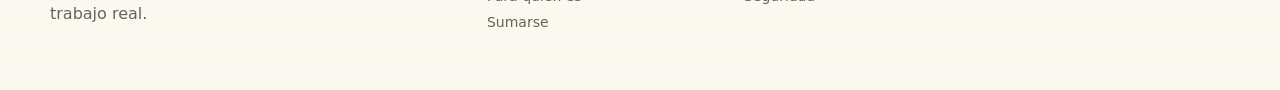
==== commit 966666af: "Add files via upload" ====
--- a/index.html
+++ b/index.html
@@ -1,187 +1,50 @@
 <!doctype html>
 <html lang="es">
 <head>
-  <meta charset="utf-8">
-  <meta name="viewport" content="width=device-width,initial-scale=1">
-  <title>CHANGA — Trabajo inmediato, cerca tuyo</title>
-  <meta name="description" content="Changa conecta personas, clientes y empresas para resolver tareas, suplencias y oportunidades reales de forma simple, rápida y confiable.">
-  <link rel="preconnect" href="https://fonts.gstatic.com">
-  <link rel="stylesheet" href="styles.css">
+<meta charset="utf-8"><meta name="viewport" content="width=device-width,initial-scale=1">
+<title>CHANGA — Trabajo inmediato, cerca tuyo</title>
+<meta name="description" content="Changa conecta personas, clientes y empresas para resolver tareas, suplencias y oportunidades reales con orden, reputación y confianza.">
+<link rel="stylesheet" href="styles.css">
 </head>
 <body>
-  <div class="version-flag">V2.1 · MAPA + LEGAL</div>
-  <nav class="nav">
-    <a class="brand" href="index.html"><img src="assets/changa-logo.jpeg" alt="Logo CHANGA"><span>CHANGA</span></a>
-    <div class="navlinks">
-      <a href="#funciona">Cómo funciona</a><a href="#mapa">Mapa</a><a href="#confianza">Confianza</a><a href="#piloto">Piloto</a><a href="#faq">FAQ</a>
-    </div>
-    <a class="btn btn-dark" href="#sumarme">Sumarme</a>
-  </nav>
-
-  <main>
-    <section class="hero">
-      <div class="container hero-grid">
-        <div>
-          <span class="badge"><span class="dot"></span> Piloto inicial · Uruguay</span>
-          <h1>Trabajo inmediato, cerca tuyo.</h1>
-          <p class="lead">Publicá una changa o encontrá trabajo real en tu zona. Changa conecta personas, clientes y empresas para resolver tareas, suplencias y oportunidades puntuales con más orden, reputación y confianza.</p>
-          <div class="ctas">
-            <a class="btn btn-dark" href="#sumarme">Quiero trabajar</a>
-            <a class="btn btn-light" href="#sumarme">Quiero publicar una changa</a>
-          </div>
-          <div class="chips">
-            <span class="chip">Publicá en minutos</span>
-            <span class="chip">Personas disponibles</span>
-            <span class="chip">Reputación visible</span>
-            <span class="chip">Urgencias y oficios</span>
-          </div>
-        </div>
-        <div class="visual" aria-label="Vista de la app Changa">
-          <img class="phone" src="assets/changa-smartphone.jpeg" alt="Smartphone con bienvenida de CHANGA">
-          <div class="float f3"><strong>Changa publicada</strong><small>Jardinería · Valdense · Hoy</small></div>
-          <div class="float f1"><strong>3 personas disponibles cerca</strong><small>Perfiles con zona, oficio y reputación inicial.</small></div>
-          <div class="float f2"><strong>Coordinación clara</strong><small>Cliente y changador acuerdan condiciones antes de avanzar.</small></div>
-        </div>
-      </div>
-    </section>
-
-    <section class="section">
-      <div class="container trustbar">
-        <div class="trustitem">Pensado para Uruguay</div>
-        <div class="trustitem">Trabajo real, no humo</div>
-        <div class="trustitem">Personas, familias y empresas</div>
-        <div class="trustitem">Primeras zonas piloto</div>
-      </div>
-    </section>
-
-    <section class="section" id="funciona">
-      <div class="container">
-        <div class="section-head">
-          <div><span class="kicker">Cómo funciona</span><h2>Simple para publicar. Claro para coordinar.</h2></div>
-          <p>Changa ordena la necesidad, muestra disponibilidad y ayuda a construir reputación desde cada tarea.</p>
-        </div>
-        <div class="grid-3">
-          <article class="card"><h3>Para changadores</h3><p>Encontrá oportunidades cerca tuyo y construí historial.</p><ul><li>Explorás changas disponibles</li><li>Te postulás según tu oficio</li><li>Coordinás condiciones</li><li>Sumás reputación</li></ul></article>
-          <article class="card"><h3>Para clientes</h3><p>Resolvé tareas puntuales sin perder tiempo.</p><ul><li>Publicás la necesidad</li><li>Recibís postulaciones</li><li>Elegís con más información</li><li>Coordinás y resolvés</li></ul></article>
-          <article class="card"><h3>Para empresas</h3><p>Apoyo operativo cuando falta gente o sube la demanda.</p><ul><li>Suplencias</li><li>Refuerzos por zafra</li><li>Eventos y logística</li><li>Historial para repetir buenos perfiles</li></ul></article>
-        </div>
-      </div>
-    </section>
-
-    <section class="section" id="mapa">
-      <div class="container">
-        <div class="section-head">
-          <div><span class="kicker">Mapa visual</span><h2>Trabajo moviéndose en tiempo real.</h2></div>
-          <p>Una forma simple de ver necesidades, disponibilidad y oportunidades cerca tuyo.</p>
-        </div>
-        <div class="map-wrap">
-          <div class="map-shape"></div><div class="river"></div>
-          <div class="pin p1"></div><div class="pin p2"></div><div class="pin p3"></div><div class="pin p4"></div><div class="pin p5"></div>
-          <div class="map-card m1"><b>Jardinería · Valdense</b><span class="status">Abierta</span></div>
-          <div class="map-card m2"><b>Suplencia gastronómica · Nueva Helvecia</b><span class="status">Postulantes</span></div>
-          <div class="map-card m3"><b>Ayuda en mudanza · Colonia</b><span class="status">Urgente</span></div>
-          <div class="map-card m4"><b>Limpieza puntual · Juan Lacaze</b><span class="status">En coordinación</span></div>
-          <div class="note">Ejemplo visual del funcionamiento de Changa. Datos simulados para la maqueta.</div>
-        </div>
-      </div>
-    </section>
-
-    <section class="section" id="confianza">
-      <div class="container">
-        <div class="section-head">
-          <div><span class="kicker">Confianza y seguridad</span><h2>Más información antes de coordinar.</h2></div>
-          <p>Changa no reemplaza el criterio humano: lo ordena. La plataforma ayuda a que clientes, changadores y empresas tengan más información antes de avanzar.</p>
-        </div>
-        <div class="grid-3">
-          <article class="card"><h3>Perfiles</h3><p>Información básica, zona, rubros, disponibilidad y señales progresivas de verificación.</p></article>
-          <article class="card"><h3>Reputación</h3><p>Reseñas, historial de changas y comportamiento visible para tomar mejores decisiones.</p></article>
-          <article class="card"><h3>Reglas claras</h3><p>Moderación, reportes, actividades prohibidas y condiciones simples para evitar abusos.</p></article>
-        </div>
-      </div>
-    </section>
-
-    <section class="section">
-      <div class="container split">
-        <div class="human-img"><img src="assets/changa-changador.jpeg" alt="Changador con remera CHANGA"></div>
-        <div>
-          <span class="kicker">Trabajo real</span>
-          <h2>Detrás de cada changa hay una persona, una necesidad y una oportunidad.</h2>
-          <p>Changa nace para conectar demanda y acción: una tarea pendiente, una falta de personal, una urgencia de barrio, una oportunidad para alguien que quiere moverse.</p>
-          <div class="ctas"><a class="btn btn-dark" href="#sumarme">Sumarme al piloto</a></div>
-        </div>
-      </div>
-    </section>
-
-    <section class="section" id="piloto">
-      <div class="container fomo">
-        <div>
-          <span class="kicker">FOMO honesto</span>
-          <h2>Los primeros usuarios van a construir la reputación inicial de Changa.</h2>
-          <p>Estamos preparando el piloto. Quienes entren primero podrán crear perfil, probar el flujo, recibir oportunidades tempranas y ayudar a definir cómo se mueve el trabajo real en Uruguay.</p>
-          <a class="btn btn-light" href="#sumarme">Sumarme al piloto</a>
-        </div>
-        <div class="grid-3" style="grid-template-columns:repeat(2,1fr)">
-          <article class="card"><p>Primeros perfiles visibles</p></article>
-          <article class="card"><p>Prioridad en el piloto</p></article>
-          <article class="card"><p>Reputación desde el inicio</p></article>
-          <article class="card"><p>Zonas iniciales limitadas</p></article>
-        </div>
-      </div>
-    </section>
-
-    <section class="section">
-      <div class="container">
-        <div class="section-head">
-          <div><span class="kicker">Pagos</span><h2>Simple al principio. Escalable después.</h2></div>
-          <p>En la etapa inicial, el changador cobra directo. Changa cobra su fee de gestión por ordenar, conectar y activar la oportunidad.</p>
-        </div>
-        <div class="card">
-          <h3>Pagos simples en la etapa inicial.</h3>
-          <p>El pago del trabajo se coordina directamente entre cliente y changador. Changa funciona como plataforma de conexión, gestión y reputación. La plataforma podrá cobrar un fee de gestión por publicar, activar o coordinar una changa, según el caso.</p>
-          <p><strong>No somos una billetera, no retenemos el pago del trabajador y no redistribuimos fondos del trabajo en esta etapa.</strong></p>
-        </div>
-      </div>
-    </section>
-
-    <section class="section" id="sumarme">
-      <div class="container split">
-        <div>
-          <span class="kicker">Registro piloto</span>
-          <h2>Sumate a la nueva forma de mover trabajo real.</h2>
-          <p>Dejá tus datos para entrar a la etapa inicial. Te contactaremos cuando Changa active tu zona o cuando haya oportunidades compatibles.</p>
-        </div>
-        <form class="card form" onsubmit="event.preventDefault(); document.getElementById('ok').style.display='block';">
-          <input required placeholder="Nombre">
-          <input required placeholder="Teléfono o email">
-          <input placeholder="Zona / localidad">
-          <select required><option value="">Tipo de usuario</option><option>Changador</option><option>Cliente</option><option>Empresa</option></select>
-          <textarea placeholder="Rubro, oficio o necesidad"></textarea>
-          <label class="check"><input required type="checkbox">Acepto los términos y condiciones y la política de privacidad.</label>
-          <button class="btn btn-dark" type="submit">Sumarme al piloto</button>
-          <p id="ok" style="display:none;margin:0;color:#2f3a32;font-weight:800">Listo. En producción esto se conecta a backend, formulario, WhatsApp o base de datos.</p>
-        </form>
-      </div>
-    </section>
-
-    <section class="section" id="faq">
-      <div class="container">
-        <div class="section-head"><div><span class="kicker">FAQ</span><h2>Preguntas claras antes de empezar.</h2></div></div>
-        <div class="grid-3">
-          <article class="card"><h3>¿Qué es Changa?</h3><p>Una plataforma para publicar, encontrar y coordinar changas, suplencias y tareas puntuales.</p></article>
-          <article class="card"><h3>¿Dónde estará disponible?</h3><p>La etapa inicial se enfocará en zonas piloto de Uruguay, con expansión progresiva.</p></article>
-          <article class="card"><h3>¿Cómo se paga?</h3><p>En la fase inicial, el pago del trabajo se coordina directamente entre cliente y changador.</p></article>
-        </div>
-      </div>
-    </section>
-  </main>
-
-  <footer class="footer">
-    <div class="container footer-grid">
-      <div><a class="brand" href="index.html"><img src="assets/changa-logo.jpeg" alt="Logo CHANGA"><span>CHANGA</span></a><p>Trabajo digno y seguro. Tecnología útil para mover trabajo real.</p></div>
-      <div><strong>Producto</strong><a href="#funciona">Cómo funciona</a><a href="#mapa">Mapa</a><a href="#sumarme">Sumarme</a></div>
-      <div><strong>Legal</strong><a href="terminos.html">Términos</a><a href="privacidad.html">Privacidad</a><a href="seguridad.html">Seguridad</a></div>
-      <div><strong>Contacto</strong><a href="contacto.html">Contacto</a><a href="mailto:hola@changa.uy">hola@changa.uy</a></div>
-    </div>
-  </footer>
-</body>
-</html>+<div class="version">V5 · FINAL DEMO</div>
+<nav class="nav">
+  <a class="brand js-logo" href="#inicio"><span class="logo-wrap"><img src="assets/logo.jpeg" alt="Logo Changa"></span><b>CHANGA</b></a>
+  <button class="menu" aria-label="Abrir menú">☰</button>
+  <div class="links">
+    <a href="#como-funciona">Cómo funciona</a><a href="#mapa-changas">Mapa</a><a href="#para-quien">Para quién es</a><a href="#confianza">Confianza</a><a href="#pagos">Pagos</a><a href="#piloto">Piloto</a><a href="#faq">FAQ</a>
+  </div>
+  <a class="btn dark" href="#sumarme">Sumarme</a>
+</nav>
+<main id="inicio">
+<section class="hero anchor">
+ <div class="container hero-grid">
+  <div class="copy">
+   <span class="eyebrow">Piloto inicial · Uruguay</span>
+   <h1>Trabajo inmediato, cerca tuyo.</h1>
+   <p class="lead">Publicá una changa o encontrá trabajo real en tu zona. Changa conecta personas, clientes y empresas para resolver tareas, suplencias y oportunidades puntuales con más orden, reputación y confianza.</p>
+   <div class="actions"><a class="btn dark role" data-role="Changador" href="#sumarme">Quiero trabajar</a><a class="btn light role" data-role="Cliente" href="#sumarme">Quiero publicar una changa</a></div>
+   <div class="chips"><span>Publicá en minutos</span><span>Personas disponibles</span><span>Reputación visible</span><span>Urgencias y oficios</span></div>
+  </div>
+  <div class="hero-card">
+   <img class="phone" src="assets/phone.jpeg" alt="Pantalla de bienvenida Changa">
+   <div class="mini-card a"><b>Changa publicada</b><span>Jardinería · Valdense · Hoy</span></div>
+   <div class="mini-card b"><b>3 disponibles cerca</b><span>Perfiles con zona y reputación inicial.</span></div>
+   <div class="mini-card c"><b>Coordinación clara</b><span>Condiciones acordadas antes de avanzar.</span></div>
+  </div>
+ </div>
+</section>
+<section class="cred"><div class="container cred-grid"><article><b>Producto real</b><span>Demo navegable, no solo landing.</span></article><article><b>Uruguay primero</b><span>Colonia y zonas piloto.</span></article><article><b>Confianza</b><span>Perfiles, historial y reglas claras.</span></article><article><b>Sin humo</b><span>Datos simulados marcados como demo.</span></article></div></section>
+<section id="como-funciona" class="section anchor"><div class="container"><div class="section-head"><div><span class="eyebrow">Cómo funciona</span><h2>Un flujo simple para que la necesidad encuentre acción.</h2></div><p>Elegí un rol y mirá cómo Changa ordena publicación, postulación, coordinación y reputación.</p></div><div class="tabs"><button class="tab active" data-tab="cliente">Cliente</button><button class="tab" data-tab="changador">Changador</button><button class="tab" data-tab="empresa">Empresa</button></div><div class="flow"><div class="flow-copy"><span id="flow-label">Cliente</span><h3 id="flow-title"></h3><p id="flow-copy"></p></div><div id="flow-steps" class="steps"></div></div></div></section>
+<section id="mapa-changas" class="section anchor"><div class="container"><div class="section-head"><div><span class="eyebrow">Mapa operativo</span><h2>Trabajo moviéndose cerca tuyo.</h2></div><p>Explorá changas simuladas, filtrá por rubro o urgencia y abrí cada oportunidad para ver el flujo dentro de Changa.</p></div><div class="map-product"><div class="map-tools"><div class="search">⌕<input id="search" placeholder="Buscar changa, zona o rubro…"></div><select id="status"><option>Todas</option><option>Abierta</option><option>Urgente</option><option>Con postulantes</option><option>En coordinación</option></select></div><div class="filters"><button class="filter active" data-filter="Todas">Todas</button><button class="filter" data-filter="Urgentes">Urgentes</button><button class="filter" data-filter="Oficios">Oficios</button><button class="filter" data-filter="Campo">Campo</button><button class="filter" data-filter="Limpieza">Limpieza</button><button class="filter" data-filter="Gastronomía">Gastronomía</button><button class="filter" data-filter="Empresas">Empresas</button><button class="filter" data-filter="Cerca mío">Cerca mío</button></div><div class="map-layout"><div class="mapbox"><svg viewBox="0 0 900 620" class="svgmap" aria-label="Mapa estilizado de Colonia"><rect width="900" height="620" rx="34" fill="#eee8de"/><path class="water" d="M0 455 C120 420 220 452 338 414 C462 374 566 366 690 392 C792 414 838 402 900 375 L900 620 L0 620 Z"/><path class="land" d="M150 90 C270 48 410 62 530 106 C662 154 770 260 756 370 C741 484 608 548 470 536 C320 524 158 478 100 366 C42 254 60 122 150 90 Z"/><path class="road main" d="M130 376 C254 340 380 310 506 260 C602 222 681 184 760 140"/><path class="road" d="M230 160 C330 212 420 272 520 342 C596 396 672 454 716 520"/><path class="road" d="M178 476 C284 408 376 358 485 328 C584 300 660 295 740 275"/><text x="106" y="520">COLONIA</text><text x="372" y="170">VALDENSE</text><text x="646" y="124">NUEVA HELVECIA</text><text x="646" y="532">JUAN LACAZE</text><text x="230" y="260">ROSARIO</text><text x="555" y="428">TARARIRAS</text></svg><div id="pins" class="pins"></div><div class="hud"><span>Zona demo · Colonia</span><b id="hud">Seleccioná una changa</b></div></div><aside class="jobs-panel"><div class="panel-head"><div><span class="eyebrow small">Oportunidades demo</span><h3><span id="count">8</span> changas visibles</h3></div><button id="clear" class="textbtn">Limpiar</button></div><div id="joblist" class="joblist"></div></aside><aside id="detail" class="detail"><button class="close" id="close">×</button><div id="detail-content"></div></aside></div><p class="note">Ejemplo visual con datos simulados para mostrar cómo funcionará Changa durante el piloto.</p></div></div></section>
+<section id="para-quien" class="section anchor"><div class="container"><div class="section-head"><div><span class="eyebrow">Para quién es</span><h2>Tres entradas. Un mismo sistema.</h2></div><p>Para quien necesita trabajar, resolver o cubrir una urgencia operativa.</p></div><div class="cards3"><article class="card"><i>01</i><h3>Para changadores</h3><p>Oportunidades cerca tuyo, con más visibilidad y reputación desde el primer trabajo.</p><ul><li>Mostrá oficio, zona y disponibilidad.</li><li>Postulate a tareas puntuales.</li><li>Construí historial real.</li></ul><a class="btn light role" data-role="Changador" href="#sumarme">Quiero trabajar</a></article><article class="card"><i>02</i><h3>Para clientes</h3><p>Publicá una necesidad, compará perfiles y coordiná con más información.</p><ul><li>Ideal para urgencias y oficios.</li><li>Publicación simple y rápida.</li><li>Menos improvisación, más orden.</li></ul><a class="btn light role" data-role="Cliente" href="#sumarme">Publicar una changa</a></article><article class="card"><i>03</i><h3>Para empresas</h3><p>Suplencias, zafras, refuerzos y apoyo operativo cuando el equipo no alcanza.</p><ul><li>Cubrí faltas y picos.</li><li>Guardá buenos perfiles.</li><li>Campo, construcción, eventos y logística.</li></ul><a class="btn light role" data-role="Empresa" href="#sumarme">Sumar mi empresa</a></article></div></div></section>
+<section class="section"><div class="container media-grid"><div class="worker"><img src="assets/worker.jpeg" alt="Changador con remera Changa"></div><div class="media-copy"><span class="eyebrow">Vida real</span><h2>Detrás de cada changa hay una persona, una necesidad y una oportunidad.</h2><p>La web mantiene espacios listos para sumar fotos reales del piloto sin caer en stock falso ni imágenes que parezcan IA.</p><a class="btn dark" href="#mapa-changas">Ver mapa demo</a></div><div class="placeholder"><span>Herramientas / manos</span><b>Espacio para foto real</b></div><div class="placeholder"><span>Jardinería / campo</span><b>Espacio para foto real</b></div></div></section>
+<section id="confianza" class="section anchor"><div class="container"><div class="section-head"><div><span class="eyebrow">Confianza</span><h2>Confianza desde el primer contacto.</h2></div><p>Changa no reemplaza el criterio humano: lo ordena.</p></div><div class="trust"><article><b>Perfil</b><span>Zona, rubros y disponibilidad.</span></article><article><b>Reputación</b><span>Calificaciones y señales de desempeño.</span></article><article><b>Historial</b><span>Registro de changas y coordinación.</span></article><article><b>Reportes</b><span>Canales para marcar problemas.</span></article><article><b>Reglas claras</b><span>Actividades prohibidas y moderación.</span></article><article><b>Verificación progresiva</b><span>Más confianza con el avance del producto.</span></article></div></div></section>
+<section id="pagos" class="section anchor"><div class="container"><div class="section-head"><div><span class="eyebrow">Pagos</span><h2>Simple al principio. Escalable después.</h2></div><p>En la fase inicial, el pago del trabajo se coordina directamente entre cliente y changador.</p></div><div class="payments"><div><h3>Pagos simples en la etapa inicial.</h3><p>Changa funciona como plataforma de conexión, gestión y reputación. La plataforma podrá cobrar un fee de gestión separado por publicar, activar o coordinar una changa.</p><p><b>No somos una billetera, no retenemos el pago del trabajador y no redistribuimos fondos del trabajo en esta etapa.</b></p></div><div class="payflow"><article><span>Cliente</span><b>Fee de gestión</b><em>→ Changa</em></article><article><span>Cliente</span><b>Pago directo</b><em>→ Changador</em></article><article><span>Changa</span><b>Orden + reputación</b><em>→ Comunidad</em></article></div></div></div></section>
+<section id="piloto" class="section anchor"><div class="container fomo"><div><span class="eyebrow">Piloto</span><h2>Entrar temprano importa.</h2><p>Los primeros usuarios van a construir la reputación inicial de Changa. En el piloto, cada perfil, cada changa y cada calificación ayudan a ordenar cómo se mueve el trabajo real en Uruguay.</p><a class="btn light" href="#sumarme">Sumarme al piloto</a></div><div class="fomo-grid"><article>Perfil visible desde el inicio</article><article>Prioridad en zonas piloto</article><article>Historial temprano</article><article>Feedback directo al producto</article></div></div></section>
+<section id="sumarme" class="section anchor"><div class="container signup"><div><span class="eyebrow">Registro piloto</span><h2>Sumate a la nueva forma de mover trabajo real.</h2><p>Dejá tus datos para entrar a la etapa inicial. Te contactaremos cuando Changa active tu zona o cuando haya oportunidades compatibles.</p></div><form id="form" class="form"><label>Nombre<input required id="name" placeholder="Tu nombre"></label><label>Teléfono o email<input required id="contact" placeholder="WhatsApp o email"></label><label>Localidad / zona<input required id="zone" placeholder="Ej. Colonia Valdense"></label><label>Tipo de usuario<select required id="userType"><option value="">Seleccionar</option><option>Changador</option><option>Cliente</option><option>Empresa</option></select></label><label class="wide">Rubro u oficio / necesidad<input required id="need" placeholder="Ej. jardinería, limpieza, suplencias, campo…"></label><label class="wide">Mensaje opcional<textarea id="msg" placeholder="Contanos qué buscás o qué podés ofrecer."></textarea></label><label class="check wide"><input required type="checkbox" id="accept"><span>Acepto los <a href="terminos.html">términos</a> y la <a href="privacidad.html">política de privacidad</a>.</span></label><button class="btn dark wide" type="submit">Sumarme al piloto</button><p id="formStatus" class="form-status wide"></p></form></div></section>
+<section id="faq" class="section anchor"><div class="container"><div class="section-head"><div><span class="eyebrow">FAQ</span><h2>Preguntas claras antes de empezar.</h2></div></div><div class="faq"><details open><summary>¿Qué es Changa?</summary><p>Una plataforma para publicar, encontrar y coordinar changas, suplencias y tareas puntuales.</p></details><details><summary>¿Dónde estará disponible?</summary><p>La etapa inicial se enfocará en zonas piloto de Uruguay, con expansión progresiva.</p></details><details><summary>¿Cómo se paga?</summary><p>En la fase inicial, el pago del trabajo se coordina directamente entre cliente y changador.</p></details><details><summary>¿Changa emplea a los changadores?</summary><p>No. Changa opera como plataforma de conexión, gestión y reputación.</p></details></div></div></section>
+</main>
+<footer class="footer"><div class="container footer-grid"><div><a class="brand js-logo" href="#inicio"><span class="logo-wrap"><img src="assets/logo.jpeg" alt="Logo Changa"></span><b>CHANGA</b></a><p>Trabajo digno y seguro. Tecnología útil para mover trabajo real.</p></div><div><b>Producto</b><a href="#como-funciona">Cómo funciona</a><a href="#mapa-changas">Mapa</a><a href="#para-quien">Para quién es</a><a href="#sumarme">Sumarse</a></div><div><b>Legal</b><a href="terminos.html">Términos</a><a href="privacidad.html">Privacidad</a><a href="seguridad.html">Seguridad</a></div><div><b>Contacto</b><a href="contacto.html">Contacto</a><a href="mailto:hola@changa.uy">hola@changa.uy</a></div></div></footer>
+<script src="app.js"></script>
+</body></html>
--- a/styles.css
+++ b/styles.css
@@ -1,191 +1 @@
-:root{
-  --bg:#f7f4ed;
-  --paper:#fffdf7;
-  --ink:#171717;
-  --muted:#68645d;
-  --soft:#e8e2d7;
-  --soft2:#f0ebe2;
-  --line:rgba(23,23,23,.12);
-  --accent:#2f3a32;
-  --accent2:#b8a98f;
-  --radius:28px;
-  --shadow:0 24px 80px rgba(20,20,20,.10);
-}
-*{box-sizing:border-box}
-html{scroll-behavior:smooth}
-body{
-  margin:0;
-  font-family:Inter, ui-sans-serif, system-ui, -apple-system, BlinkMacSystemFont, "Segoe UI", sans-serif;
-  background:
-    linear-gradient(rgba(23,23,23,.025) 1px, transparent 1px),
-    linear-gradient(90deg, rgba(23,23,23,.025) 1px, transparent 1px),
-    var(--bg);
-  background-size:32px 32px;
-  color:var(--ink);
-}
-a{color:inherit;text-decoration:none}
-img{max-width:100%;display:block}
-.container{width:min(1160px, calc(100% - 32px));margin:0 auto}
-.nav{
-  position:sticky;top:14px;z-index:50;
-  margin:14px auto 0;
-  width:min(1160px, calc(100% - 32px));
-  display:flex;align-items:center;justify-content:space-between;
-  padding:12px 14px;
-  background:rgba(255,253,247,.78);
-  border:1px solid var(--line);
-  border-radius:999px;
-  backdrop-filter: blur(18px);
-  box-shadow:0 12px 40px rgba(0,0,0,.06);
-}
-.brand{display:flex;align-items:center;gap:10px;font-weight:900;letter-spacing:.18em}
-.brand img{width:34px;height:34px;border-radius:10px;object-fit:cover}
-.navlinks{display:flex;gap:22px;font-size:14px;color:var(--muted);font-weight:650}
-.navlinks a:hover{color:var(--ink)}
-.btn{
-  display:inline-flex;align-items:center;justify-content:center;gap:8px;
-  border-radius:999px;border:1px solid rgba(0,0,0,.12);
-  padding:12px 18px;font-weight:800;font-size:14px;
-  transition:.22s ease;cursor:pointer;white-space:nowrap
-}
-.btn-dark{background:var(--ink);color:#fff;border-color:var(--ink)}
-.btn-dark:hover{transform:translateY(-2px);box-shadow:0 14px 28px rgba(0,0,0,.16)}
-.btn-light{background:rgba(255,255,255,.65);color:var(--ink)}
-.btn-light:hover{background:#fff;transform:translateY(-2px)}
-.badge{
-  display:inline-flex;align-items:center;gap:8px;
-  border:1px solid var(--line);background:rgba(255,255,255,.55);
-  border-radius:999px;padding:8px 12px;color:var(--muted);
-  font-size:13px;font-weight:750
-}
-.dot{width:8px;height:8px;background:var(--accent);border-radius:999px;box-shadow:0 0 0 4px rgba(47,58,50,.08)}
-.hero{padding:82px 0 56px}
-.hero-grid{display:grid;grid-template-columns:1.05fr .95fr;gap:54px;align-items:center}
-.kicker{font-size:13px;letter-spacing:.22em;text-transform:uppercase;color:var(--muted);font-weight:900}
-h1{font-size:clamp(54px,8vw,104px);line-height:.88;letter-spacing:-.075em;margin:18px 0 24px}
-.lead{font-size:clamp(18px,2vw,23px);line-height:1.45;color:#403d39;max-width:680px}
-.ctas{display:flex;flex-wrap:wrap;gap:12px;margin:28px 0}
-.chips{display:flex;flex-wrap:wrap;gap:10px;margin-top:20px}
-.chip{font-size:13px;font-weight:800;padding:9px 12px;border:1px solid var(--line);border-radius:999px;background:rgba(255,255,255,.55);color:#393632}
-.visual{
-  position:relative;min-height:560px;border-radius:42px;
-  background:radial-gradient(circle at 60% 15%, rgba(255,255,255,.95), rgba(232,226,215,.62) 58%, rgba(212,204,190,.36));
-  border:1px solid var(--line);
-  overflow:hidden;
-  box-shadow:var(--shadow);
-}
-.phone{
-  position:absolute;right:5%;top:8%;width:min(360px,76%);
-  border-radius:34px;transform:rotate(-5deg);
-  box-shadow:0 40px 90px rgba(0,0,0,.22);
-}
-.float{
-  position:absolute;background:rgba(255,253,247,.88);border:1px solid var(--line);
-  border-radius:22px;padding:16px;box-shadow:0 18px 40px rgba(0,0,0,.10);
-  backdrop-filter:blur(16px);animation:float 5.5s ease-in-out infinite
-}
-.f1{left:8%;bottom:20%;width:240px}
-.f2{right:8%;bottom:8%;width:238px;animation-delay:1.2s}
-.f3{left:10%;top:14%;width:210px;animation-delay:.7s}
-.float strong{display:block;margin-bottom:6px;font-size:15px}
-.float small{color:var(--muted);line-height:1.35}
-@keyframes float{0%,100%{transform:translateY(0)}50%{transform:translateY(-10px)}}
-.section{padding:64px 0}
-.section-head{display:flex;align-items:end;justify-content:space-between;gap:24px;margin-bottom:28px}
-.section h2{font-size:clamp(34px,5vw,64px);letter-spacing:-.055em;line-height:.95;margin:0}
-.section p{color:var(--muted);line-height:1.6}
-.grid-3{display:grid;grid-template-columns:repeat(3,1fr);gap:18px}
-.card{
-  background:rgba(255,253,247,.72);border:1px solid var(--line);
-  border-radius:var(--radius);padding:28px;box-shadow:0 14px 50px rgba(0,0,0,.05);
-}
-.card h3{font-size:22px;letter-spacing:-.025em;margin:0 0 12px}
-.card ul{margin:18px 0 0;padding:0;list-style:none;display:grid;gap:10px;color:#4a4641}
-.card li:before{content:"✓";font-weight:900;margin-right:10px;color:var(--accent)}
-.trustbar{display:grid;grid-template-columns:repeat(4,1fr);gap:12px;margin-top:24px}
-.trustitem{padding:16px;border-radius:20px;background:rgba(255,255,255,.48);border:1px solid var(--line);font-size:14px;font-weight:800;color:#514d47}
-.map-wrap{
-  position:relative;min-height:520px;border-radius:40px;padding:24px;
-  border:1px solid var(--line);
-  background:
-    radial-gradient(circle at 30% 20%, rgba(255,255,255,.85), transparent 34%),
-    linear-gradient(rgba(23,23,23,.035) 1px, transparent 1px),
-    linear-gradient(90deg, rgba(23,23,23,.035) 1px, transparent 1px),
-    #eee8de;
-  background-size:auto,34px 34px,34px 34px;
-  box-shadow:var(--shadow);overflow:hidden;
-}
-.map-shape{
-  position:absolute;inset:9% 12% 8% 10%;
-  border:2px solid rgba(23,23,23,.14);border-radius:44% 58% 48% 52% / 44% 44% 60% 50%;
-  transform:rotate(-7deg);
-}
-.river{position:absolute;left:6%;right:8%;top:54%;height:2px;background:linear-gradient(90deg, transparent, rgba(23,23,23,.16), transparent);transform:rotate(-12deg)}
-.pin{position:absolute;width:12px;height:12px;border-radius:999px;background:var(--ink);box-shadow:0 0 0 8px rgba(23,23,23,.07);animation:pulse 2.8s infinite}
-.p1{left:28%;top:32%}.p2{left:48%;top:43%;animation-delay:.4s}.p3{left:62%;top:28%;animation-delay:.8s}.p4{left:38%;top:63%;animation-delay:1.2s}.p5{left:71%;top:58%;animation-delay:1.7s}
-@keyframes pulse{0%,100%{box-shadow:0 0 0 7px rgba(23,23,23,.06)}50%{box-shadow:0 0 0 14px rgba(23,23,23,.02)}}
-.map-card{
-  position:absolute;min-width:210px;background:rgba(255,253,247,.9);border:1px solid var(--line);
-  border-radius:20px;padding:14px 15px;box-shadow:0 16px 42px rgba(0,0,0,.10);
-}
-.map-card b{display:block;font-size:14px;margin-bottom:8px}
-.status{display:inline-flex;font-size:11px;font-weight:900;letter-spacing:.08em;text-transform:uppercase;border-radius:999px;padding:5px 8px;border:1px solid var(--line);color:#4d4842}
-.m1{left:9%;top:18%}.m2{right:8%;top:17%}.m3{left:17%;bottom:13%}.m4{right:12%;bottom:14%}
-.note{font-size:12px;color:var(--muted);position:absolute;left:26px;bottom:22px}
-.fomo{
-  display:grid;grid-template-columns:.95fr 1.05fr;gap:20px;align-items:stretch;
-  border-radius:40px;border:1px solid var(--line);padding:28px;background:#171717;color:#fff;box-shadow:var(--shadow)
-}
-.fomo p{color:#c8c2b8}
-.fomo .card{background:rgba(255,255,255,.06);border-color:rgba(255,255,255,.13);box-shadow:none}
-.fomo .card p{margin:0;color:#d6d0c7}
-.form{
-  display:grid;grid-template-columns:repeat(2,1fr);gap:12px
-}
-input,select,textarea{
-  width:100%;border:1px solid var(--line);background:rgba(255,255,255,.65);
-  padding:14px 14px;border-radius:16px;font:inherit;color:var(--ink);outline:none
-}
-textarea{grid-column:1/-1;min-height:106px;resize:vertical}
-label.check{grid-column:1/-1;display:flex;gap:10px;align-items:flex-start;color:var(--muted);font-size:13px;line-height:1.4}
-input[type="checkbox"]{width:18px;min-width:18px;margin-top:1px}
-.form .btn{grid-column:1/-1}
-.split{display:grid;grid-template-columns:1fr 1fr;gap:24px;align-items:center}
-.human-img{border-radius:38px;overflow:hidden;border:1px solid var(--line);box-shadow:var(--shadow)}
-.footer{padding:48px 0;margin-top:54px;border-top:1px solid var(--line);background:rgba(255,253,247,.5)}
-.footer-grid{display:grid;grid-template-columns:1.3fr repeat(3,.7fr);gap:28px}
-.footer a{display:block;color:var(--muted);margin:10px 0;font-size:14px}
-.footer a:hover{color:var(--ink)}
-.legal-page{padding:60px 0}
-.legal-box{background:rgba(255,253,247,.72);border:1px solid var(--line);border-radius:34px;padding:34px;box-shadow:var(--shadow)}
-.legal-box h1{font-size:clamp(42px,6vw,76px)}
-.legal-box h2{font-size:24px;margin-top:28px}
-.legal-box p,.legal-box li{color:#504b45;line-height:1.65}
-.version-flag{
-  position:fixed;right:18px;bottom:18px;z-index:80;
-  background:#171717;color:#fff;border-radius:999px;padding:10px 13px;
-  font-size:12px;font-weight:900;letter-spacing:.08em;box-shadow:0 15px 35px rgba(0,0,0,.18)
-}
-@media(max-width:900px){
-  .navlinks{display:none}
-  .hero-grid,.grid-3,.fomo,.split,.footer-grid{grid-template-columns:1fr}
-  .visual{min-height:520px}
-  .phone{right:50%;transform:translateX(50%) rotate(-4deg);top:7%;width:72%}
-  .f1{left:5%;bottom:22%}.f2{right:5%;bottom:5%}.f3{display:none}
-  .trustbar{grid-template-columns:1fr 1fr}
-  .section-head{display:block}
-  .form{grid-template-columns:1fr}
-  .map-card{min-width:170px}
-  .m1{left:5%;top:12%}.m2{right:5%;top:34%}.m3{left:5%;bottom:24%}.m4{right:5%;bottom:6%}
-  h1{font-size:58px}
-}
-@media(max-width:520px){
-  .nav{border-radius:24px}
-  .brand{letter-spacing:.12em}
-  .btn{padding:11px 14px}
-  .trustbar{grid-template-columns:1fr}
-  .visual{min-height:500px}
-  .float{padding:13px}
-  .f1,.f2{width:210px}
-  .map-wrap{min-height:600px}
-}+:root{--bg:#f7f3ea;--paper:#fffdf7;--ink:#171717;--muted:#68625a;--line:rgba(23,23,23,.13);--soft:#eee8de;--shadow:0 24px 80px rgba(20,20,20,.10)}*{box-sizing:border-box}html{scroll-behavior:smooth}body{margin:0;font-family:Inter,ui-sans-serif,system-ui,-apple-system,BlinkMacSystemFont,"Segoe UI",sans-serif;background:linear-gradient(rgba(23,23,23,.026) 1px,transparent 1px),linear-gradient(90deg,rgba(23,23,23,.026) 1px,transparent 1px),var(--bg);background-size:32px 32px;color:var(--ink)}a{color:inherit;text-decoration:none}img{max-width:100%;display:block}.container{width:min(1180px,calc(100% - 32px));margin:auto}.anchor{scroll-margin-top:116px}.nav{position:sticky;top:14px;z-index:60;width:min(1180px,calc(100% - 32px));margin:14px auto 0;min-height:64px;padding:10px 12px;border:1px solid var(--line);border-radius:999px;background:rgba(255,253,247,.86);backdrop-filter:blur(18px);display:flex;align-items:center;justify-content:space-between;gap:14px;box-shadow:0 14px 48px rgba(0,0,0,.07)}.brand{display:flex;align-items:center;gap:10px;font-weight:950;letter-spacing:.18em}.logo-wrap{width:36px;height:36px;border-radius:12px;display:grid;place-items:center;transition:.22s ease}.logo-wrap img{width:34px;height:34px;border-radius:10px;object-fit:cover;transition:.25s ease}.brand:hover .logo-wrap{transform:translateY(-1px);box-shadow:0 12px 24px rgba(0,0,0,.08)}.brand:hover img{transform:rotate(8deg)}.logo-spin img{animation:spin .68s cubic-bezier(.2,.9,.25,1)}@keyframes spin{0%{transform:rotate(0) scale(1)}50%{transform:rotate(260deg) scale(1.08)}100%{transform:rotate(360deg) scale(1)}}.links{display:flex;gap:18px;font-size:14px;font-weight:850;color:#4d4944}.links a{position:relative}.links a:after{content:"";position:absolute;left:0;right:0;bottom:-6px;height:1px;background:#171717;transform:scaleX(0);transition:.18s ease;transform-origin:left}.links a:hover:after{transform:scaleX(1)}.menu{display:none;border:1px solid var(--line);background:#fff;border-radius:999px;padding:9px 12px}.btn{position:relative;overflow:hidden;display:inline-flex;align-items:center;justify-content:center;border:1px solid var(--line);border-radius:999px;padding:12px 18px;min-height:44px;font-weight:900;font-size:14px;white-space:nowrap;transition:.18s ease}.dark{background:#171717;color:white;border-color:#171717}.light{background:rgba(255,255,255,.7)}.btn:hover{transform:translateY(-2px);box-shadow:0 14px 30px rgba(0,0,0,.12)}.btn:active{transform:scale(.97)}.ripple{position:absolute;border-radius:999px;width:18px;height:18px;background:rgba(255,255,255,.35);transform:translate(-50%,-50%) scale(0);animation:ripple .6s ease-out;pointer-events:none}.light .ripple{background:rgba(23,23,23,.12)}@keyframes ripple{to{transform:translate(-50%,-50%) scale(18);opacity:0}}.version{position:fixed;right:18px;bottom:18px;background:#171717;color:#fff;border-radius:999px;padding:10px 13px;font-size:12px;font-weight:950;letter-spacing:.08em;z-index:90;box-shadow:0 15px 35px rgba(0,0,0,.18)}.hero{padding:78px 0 42px}.hero-grid{display:grid;grid-template-columns:1.02fr .98fr;gap:52px;align-items:center}h1{font-size:clamp(56px,8.2vw,106px);line-height:.88;letter-spacing:-.078em;margin:18px 0 24px}h2{font-size:clamp(38px,5.2vw,68px);line-height:.95;letter-spacing:-.06em;margin:0}h3{font-size:24px;letter-spacing:-.03em;margin:0 0 12px}p{line-height:1.58;color:var(--muted)}.lead{font-size:clamp(18px,2vw,23px);line-height:1.44;color:#403b35;max-width:690px}.eyebrow{display:inline-flex;font-size:12px;letter-spacing:.24em;text-transform:uppercase;color:var(--muted);font-weight:950}.actions{display:flex;gap:12px;flex-wrap:wrap;margin:28px 0}.chips{display:flex;gap:10px;flex-wrap:wrap}.chips span{font-size:13px;font-weight:900;padding:9px 12px;border:1px solid var(--line);border-radius:999px;background:rgba(255,255,255,.58)}.hero-card{position:relative;min-height:570px;border:1px solid var(--line);border-radius:44px;background:radial-gradient(circle at 52% 20%,rgba(255,255,255,.95),rgba(232,226,215,.68) 56%,rgba(211,203,188,.36));overflow:hidden;box-shadow:var(--shadow)}.phone{position:absolute;right:5%;top:8%;width:min(360px,76%);border-radius:34px;transform:rotate(-5deg);box-shadow:0 40px 90px rgba(0,0,0,.22)}.mini-card{position:absolute;background:rgba(255,253,247,.9);border:1px solid var(--line);border-radius:22px;padding:16px;box-shadow:0 18px 40px rgba(0,0,0,.10);backdrop-filter:blur(12px);animation:float 5.7s ease-in-out infinite}.mini-card b{display:block;margin-bottom:6px}.mini-card span{font-size:13px;color:var(--muted)}.mini-card.a{left:8%;top:15%;width:235px}.mini-card.b{left:7%;bottom:22%;width:245px;animation-delay:.7s}.mini-card.c{right:8%;bottom:7%;width:240px;animation-delay:1.2s}@keyframes float{0%,100%{transform:translateY(0)}50%{transform:translateY(-10px)}}.cred{padding:24px 0 36px}.cred-grid{display:grid;grid-template-columns:repeat(4,1fr);gap:12px}.cred-grid article{padding:18px;border-radius:22px;border:1px solid var(--line);background:rgba(255,255,255,.52)}.cred-grid b{display:block}.cred-grid span{display:block;color:var(--muted);font-size:13px;margin-top:4px}.section{padding:68px 0}.section-head{display:flex;align-items:end;justify-content:space-between;gap:32px;margin-bottom:30px}.section-head p{max-width:450px;margin:0}.tabs{display:inline-flex;padding:6px;border:1px solid var(--line);border-radius:999px;background:rgba(255,255,255,.54);margin-bottom:18px}.tab{border:0;background:transparent;border-radius:999px;padding:10px 16px;font-weight:950;color:#5b554e}.tab.active{background:#171717;color:#fff}.flow{display:grid;grid-template-columns:.82fr 1.18fr;gap:22px;border:1px solid var(--line);border-radius:36px;background:rgba(255,253,247,.72);padding:24px;box-shadow:0 16px 50px rgba(20,20,20,.07)}.flow-copy{border-radius:28px;background:#171717;color:#fff;padding:28px}.flow-copy p{color:#d4cec5}.flow-copy span{display:inline-flex;border:1px solid rgba(255,255,255,.18);border-radius:999px;padding:7px 10px;font-weight:900;font-size:12px}.steps{display:grid;grid-template-columns:repeat(5,1fr);gap:12px}.step{min-height:178px;border:1px solid var(--line);border-radius:24px;background:rgba(255,255,255,.55);padding:18px;transition:.18s}.step:hover{transform:translateY(-3px);box-shadow:0 14px 28px rgba(0,0,0,.07);background:#fffdf7}.step b{display:grid;place-items:center;width:32px;height:32px;border-radius:999px;background:#171717;color:#fff;margin-bottom:18px}.step strong{display:block;margin-bottom:8px}.step span{color:var(--muted);font-size:13px;line-height:1.45}.map-product{border:1px solid var(--line);border-radius:42px;background:rgba(255,253,247,.72);box-shadow:var(--shadow);padding:18px}.map-tools{display:grid;grid-template-columns:1fr 230px;gap:12px;margin-bottom:12px}.search{display:flex;align-items:center;gap:10px;border:1px solid var(--line);border-radius:999px;background:rgba(255,255,255,.72);padding:0 14px;color:var(--muted);font-size:22px}input,select,textarea{width:100%;border:1px solid var(--line);background:rgba(255,255,255,.74);border-radius:16px;padding:13px 14px;font:inherit;outline:none}.search input{border:0;background:transparent;border-radius:0}.filters{display:flex;gap:8px;flex-wrap:wrap;margin-bottom:16px}.filter{border:1px solid var(--line);border-radius:999px;background:rgba(255,255,255,.6);padding:9px 12px;font-weight:950;color:#514d47}.filter.active{background:#171717;color:#fff}.map-layout{position:relative;display:grid;grid-template-columns:minmax(520px,1.08fr) minmax(320px,.74fr);gap:16px}.mapbox{position:relative;min-height:650px;border:1px solid var(--line);border-radius:34px;background:#eee8de;overflow:hidden}.svgmap{position:absolute;inset:0;width:100%;height:100%}.water{fill:rgba(188,178,163,.26)}.land{fill:rgba(255,253,247,.45);stroke:rgba(23,23,23,.22);stroke-width:2}.road{fill:none;stroke:rgba(23,23,23,.18);stroke-width:3;stroke-linecap:round}.main{stroke:rgba(23,23,23,.29);stroke-width:4}.svgmap text{font-size:15px;letter-spacing:.23em;font-weight:900;fill:rgba(23,23,23,.40)}.pins{position:absolute;inset:0;z-index:5;pointer-events:none}.pin{position:absolute;left:var(--x);top:var(--y);transform:translate(-50%,-50%);border:0;background:transparent;padding:0;pointer-events:auto}.pin-dot{display:block;width:19px;height:19px;border-radius:50%;background:#171717;border:3px solid #fffdf7;box-shadow:0 0 0 8px rgba(23,23,23,.07),0 10px 20px rgba(0,0,0,.18);animation:pulse 2.8s infinite}.pin.urgent .pin-dot{background:#4b2f2a}.pin.selected .pin-dot{width:28px;height:28px;box-shadow:0 0 0 12px rgba(23,23,23,.10),0 16px 30px rgba(0,0,0,.24)}.pin-label{position:absolute;left:20px;top:-16px;min-width:178px;border:1px solid var(--line);border-radius:16px;background:rgba(255,253,247,.92);padding:10px;opacity:0;transform:translateY(6px);transition:.2s;box-shadow:0 12px 34px rgba(0,0,0,.10);text-align:left}.pin:hover .pin-label,.pin.selected .pin-label{opacity:1;transform:translateY(0)}.pin-label b{display:block;font-size:12px}.pin-label span{font-size:11px;color:var(--muted);font-weight:800}@keyframes pulse{0%,100%{box-shadow:0 0 0 7px rgba(23,23,23,.065),0 10px 20px rgba(0,0,0,.16)}50%{box-shadow:0 0 0 14px rgba(23,23,23,.018),0 10px 20px rgba(0,0,0,.13)}}.hud{position:absolute;left:18px;bottom:18px;border:1px solid var(--line);border-radius:18px;background:rgba(255,253,247,.86);backdrop-filter:blur(12px);padding:13px 14px;box-shadow:0 14px 34px rgba(0,0,0,.09)}.hud span{display:block;font-size:10px;text-transform:uppercase;letter-spacing:.16em;color:var(--muted);font-weight:950;margin-bottom:5px}.jobs-panel{min-height:650px;border:1px solid var(--line);border-radius:34px;background:rgba(255,253,247,.78);padding:16px;overflow:hidden}.panel-head{display:flex;justify-content:space-between;gap:12px;padding:6px 4px 12px}.small{font-size:10px}.textbtn{border:0;background:transparent;text-decoration:underline;text-underline-offset:4px;color:var(--muted);font-weight:900}.joblist{display:grid;gap:10px;max-height:565px;overflow:auto}.job{border:1px solid var(--line);border-radius:22px;background:rgba(255,255,255,.58);padding:15px;text-align:left;transition:.18s}.job:hover,.job.selected{background:#fffdf7;border-color:rgba(23,23,23,.28);transform:translateY(-1px);box-shadow:0 12px 26px rgba(0,0,0,.07)}.job-top{display:flex;justify-content:space-between;gap:10px}.job-meta{display:flex;gap:8px;flex-wrap:wrap;margin-top:10px;color:var(--muted);font-size:12px;font-weight:800}.status{display:inline-flex;border:1px solid var(--line);border-radius:999px;padding:5px 8px;font-size:10px;letter-spacing:.09em;text-transform:uppercase;font-weight:950;white-space:nowrap}.status.Urgente{background:rgba(75,47,42,.1);color:#4b2f2a}.status.Abierta{background:rgba(46,56,47,.09);color:#2e382f}.detail{position:absolute;right:16px;top:16px;bottom:16px;width:min(430px,calc(100% - 32px));z-index:20;border:1px solid rgba(23,23,23,.2);border-radius:28px;background:rgba(255,253,247,.96);backdrop-filter:blur(18px);box-shadow:0 30px 90px rgba(0,0,0,.18);padding:18px;transform:translateX(16px);opacity:0;pointer-events:none;transition:.2s;overflow:auto}.detail.open{transform:translateX(0);opacity:1;pointer-events:auto}.close{position:sticky;top:0;margin-left:auto;width:34px;height:34px;border:1px solid var(--line);background:#fff;border-radius:999px;font-size:22px}.detail-title{font-size:32px;line-height:1;letter-spacing:-.04em;margin:4px 0 12px}.detail-grid{display:grid;grid-template-columns:1fr 1fr;gap:10px;margin:16px 0}.detail-item{border:1px solid var(--line);border-radius:16px;background:rgba(255,255,255,.56);padding:11px}.detail-item span{display:block;font-size:11px;text-transform:uppercase;letter-spacing:.11em;color:var(--muted);font-weight:950}.detail-section{border-top:1px solid var(--line);padding-top:14px;margin-top:14px}.detail-actions{display:flex;gap:10px;flex-wrap:wrap;margin-top:18px}.note{font-size:12px;color:var(--muted);margin:14px 4px 0}.cards3,.trust,.faq{display:grid;grid-template-columns:repeat(3,1fr);gap:18px}.card,.trust article,details{border:1px solid var(--line);border-radius:28px;background:rgba(255,253,247,.72);padding:28px;box-shadow:0 16px 50px rgba(20,20,20,.07)}.card{display:flex;flex-direction:column;min-height:390px}.card i{font-style:normal;display:inline-flex;width:max-content;background:#171717;color:#fff;border-radius:999px;padding:6px 9px;font-weight:950;font-size:12px;margin-bottom:24px}.card ul{padding:0;list-style:none;display:grid;gap:10px}.card li:before{content:"✓";font-weight:950;margin-right:10px}.card .btn{margin-top:auto}.media-grid{display:grid;grid-template-columns:1.15fr 1fr 1fr;gap:16px;align-items:stretch}.worker{grid-row:span 2;border:1px solid var(--line);border-radius:34px;overflow:hidden;box-shadow:var(--shadow)}.worker img{width:100%;height:100%;object-fit:cover;filter:grayscale(.12) contrast(.96)}.media-copy{border:1px solid var(--line);border-radius:34px;background:#171717;color:#fff;padding:32px;grid-column:span 2}.media-copy p{color:#d4cec5}.placeholder{min-height:220px;border:1px solid var(--line);border-radius:28px;background:radial-gradient(circle at 70% 20%,rgba(255,255,255,.76),transparent 34%),linear-gradient(135deg,rgba(23,23,23,.10),rgba(255,253,247,.44)),#e7e0d5;padding:20px;display:flex;flex-direction:column;justify-content:flex-end}.placeholder span{font-size:11px;text-transform:uppercase;letter-spacing:.13em;color:var(--muted);font-weight:950}.placeholder b{font-size:18px;margin-top:8px}.trust{grid-template-columns:repeat(3,1fr)}.trust article{min-height:150px}.trust b{display:block;font-size:21px;margin-bottom:12px}.trust span{color:var(--muted);line-height:1.5}.payments{display:grid;grid-template-columns:1fr .8fr;gap:20px;border:1px solid var(--line);border-radius:38px;background:rgba(255,253,247,.72);padding:28px;box-shadow:0 16px 50px rgba(20,20,20,.07)}.payflow{display:grid;gap:12px}.payflow article{border:1px solid var(--line);border-radius:22px;background:rgba(255,255,255,.6);padding:18px}.payflow span{font-size:12px;text-transform:uppercase;letter-spacing:.12em;color:var(--muted);font-weight:950}.payflow b{display:block;margin:6px 0;font-size:18px}.payflow em{font-style:normal;color:var(--muted);font-weight:800}.fomo{display:grid;grid-template-columns:.95fr 1.05fr;gap:22px;border-radius:42px;background:#171717;color:#fff;padding:32px;box-shadow:var(--shadow)}.fomo p{color:#cec7bc}.fomo-grid{display:grid;grid-template-columns:1fr 1fr;gap:12px}.fomo-grid article{border:1px solid rgba(255,255,255,.15);border-radius:24px;background:rgba(255,255,255,.06);padding:24px;font-weight:950}.signup{display:grid;grid-template-columns:1fr 1fr;gap:28px;align-items:start}.form{border:1px solid var(--line);border-radius:28px;background:rgba(255,253,247,.72);padding:28px;box-shadow:0 16px 50px rgba(20,20,20,.07);display:grid;grid-template-columns:1fr 1fr;gap:14px}.form label{font-size:12px;text-transform:uppercase;letter-spacing:.12em;font-weight:950;color:var(--muted);display:grid;gap:7px}.wide{grid-column:1/-1}.check{display:flex!important;align-items:flex-start;gap:10px;text-transform:none!important;letter-spacing:0!important;font-weight:500!important}.check input{width:18px}.form-status.ok{color:#2e382f;font-weight:900}.form-status.error{color:#6d332c;font-weight:900}.faq{grid-template-columns:1fr 1fr}summary{font-size:20px;font-weight:950;cursor:pointer}.footer{margin-top:54px;padding:48px 0;border-top:1px solid var(--line);background:rgba(255,253,247,.56)}.footer-grid{display:grid;grid-template-columns:1.25fr repeat(3,.7fr);gap:28px}.footer a{display:block;color:var(--muted);margin:10px 0;font-size:14px}.footer .brand{color:var(--ink);margin:0 0 14px}.legal-page{padding:62px 0}.legal-box{border:1px solid var(--line);border-radius:36px;background:rgba(255,253,247,.78);padding:34px;box-shadow:var(--shadow)}.legal-box h1{font-size:clamp(42px,6vw,76px);line-height:.95;letter-spacing:-.06em}.legal-box h2{font-size:24px;margin-top:30px}.legal-actions{display:flex;gap:10px;flex-wrap:wrap;margin-top:24px}@media(max-width:1080px){.hero-grid,.flow,.media-grid,.payments,.fomo,.signup{grid-template-columns:1fr}.steps{grid-template-columns:repeat(5,minmax(180px,1fr));overflow:auto;padding-bottom:6px}.map-layout{grid-template-columns:1fr}.mapbox{min-height:560px}.jobs-panel{min-height:auto}.joblist{max-height:360px}.worker{grid-row:auto}.media-copy{grid-column:auto}.cards3,.trust,.cred-grid{grid-template-columns:1fr 1fr}}@media(max-width:860px){.nav{border-radius:28px;flex-wrap:wrap}.menu{display:inline-flex;order:2}.nav>.btn{order:3}.links{display:none;order:4;width:100%;flex-direction:column;align-items:flex-start;gap:2px;padding:8px 12px 12px}.links.open{display:flex}.links a{width:100%;padding:10px}.hero{padding-top:54px}.hero-card{min-height:520px}.phone{right:50%;top:7%;width:72%;transform:translateX(50%) rotate(-4deg)}.mini-card{padding:12px}.mini-card.a{left:5%;top:10%;width:210px}.mini-card.b{left:5%;bottom:20%;width:230px}.mini-card.c{right:5%;bottom:6%;width:225px}.section-head{display:block}.section-head p{margin-top:16px}.map-tools{grid-template-columns:1fr}.filters{flex-wrap:nowrap;overflow:auto;padding-bottom:4px}.filter{white-space:nowrap}.detail{position:fixed;left:10px;right:10px;bottom:10px;top:auto;width:auto;max-height:84vh;border-radius:28px;z-index:100;transform:translateY(24px)}.detail.open{transform:translateY(0)}.pin-label{display:none}.form{grid-template-columns:1fr}.cards3,.trust,.cred-grid,.faq,.footer-grid{grid-template-columns:1fr}h1{font-size:58px}h2{font-size:42px}}@media(max-width:520px){.container{width:min(100% - 22px,1180px)}.nav{width:min(100% - 20px,1180px);top:10px}.hero-card{min-height:500px;border-radius:34px}.map-product{border-radius:30px;padding:12px}.mapbox,.jobs-panel{border-radius:26px}.mapbox{min-height:500px}.svgmap text{font-size:12px}.hud{left:12px;bottom:12px;right:12px}.detail-grid{grid-template-columns:1fr}.version{right:10px;bottom:10px;font-size:10px}.cred-grid{grid-template-columns:1fr}}
